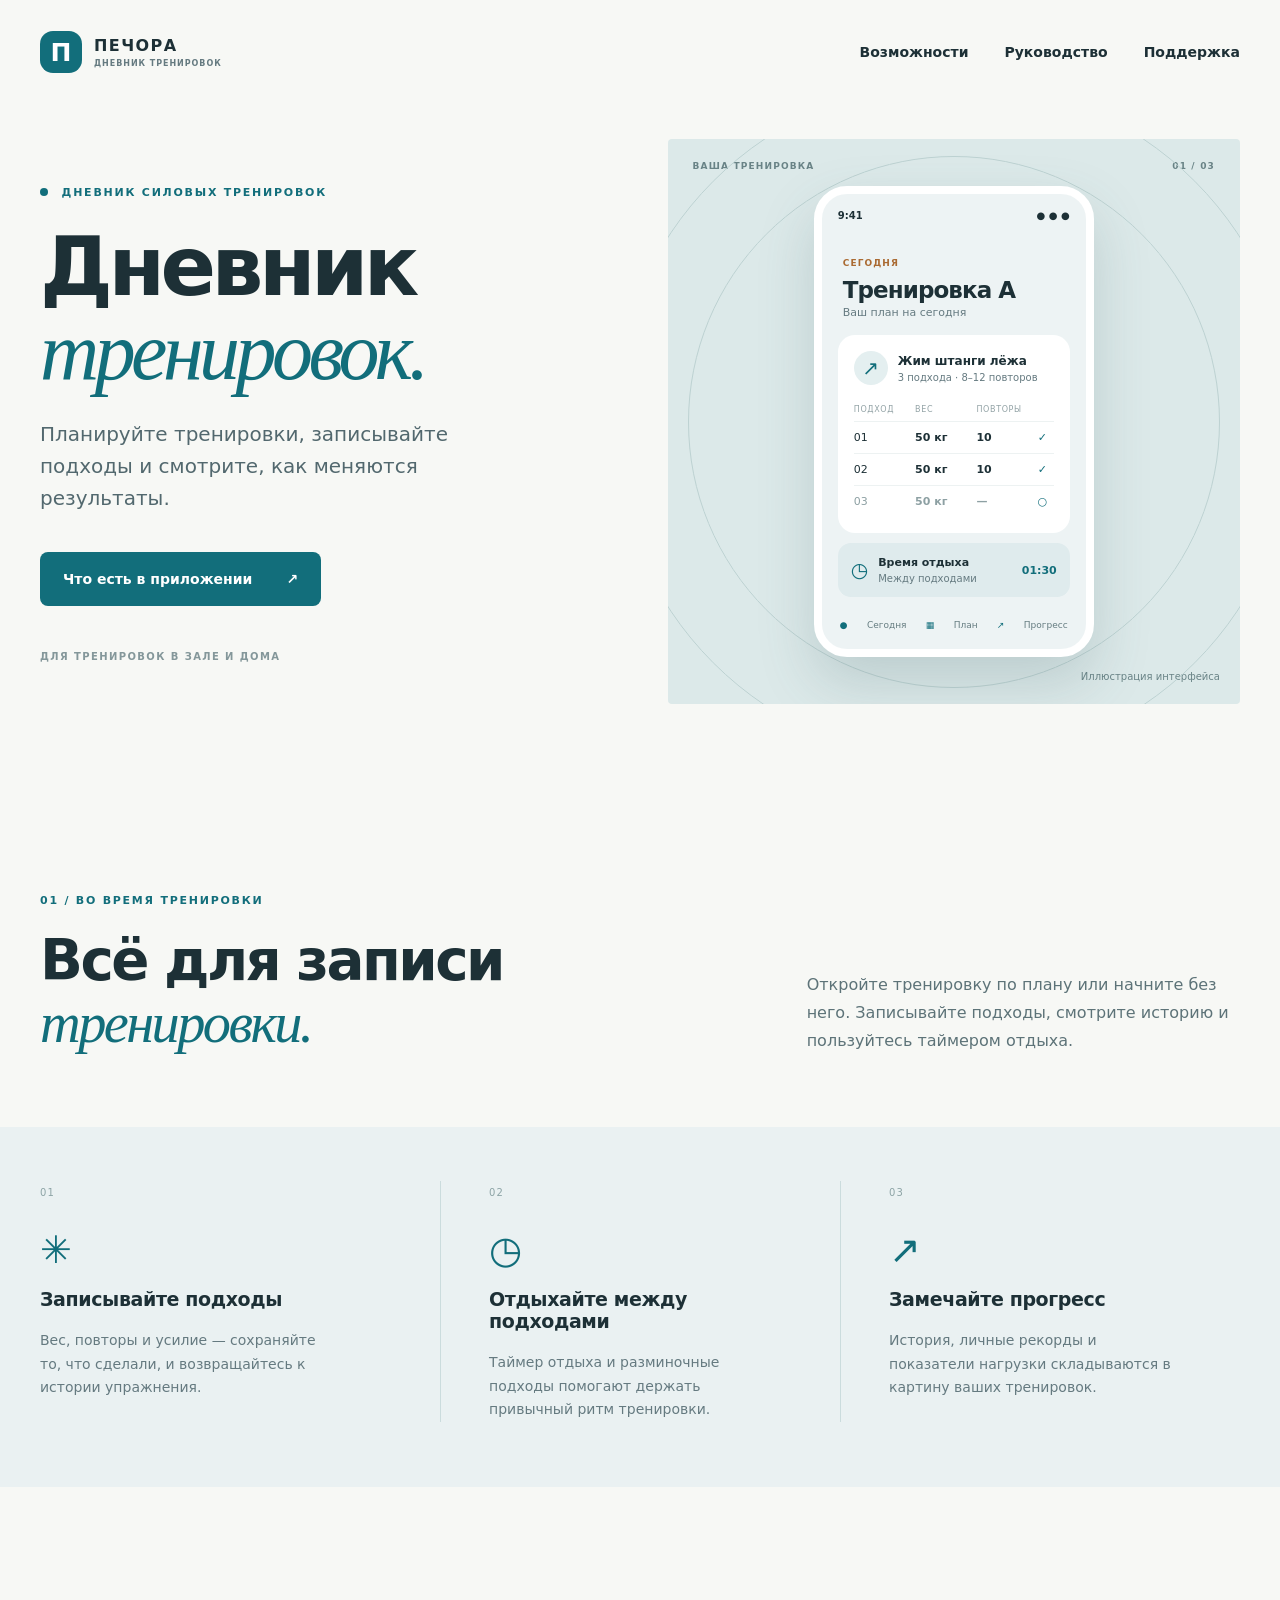
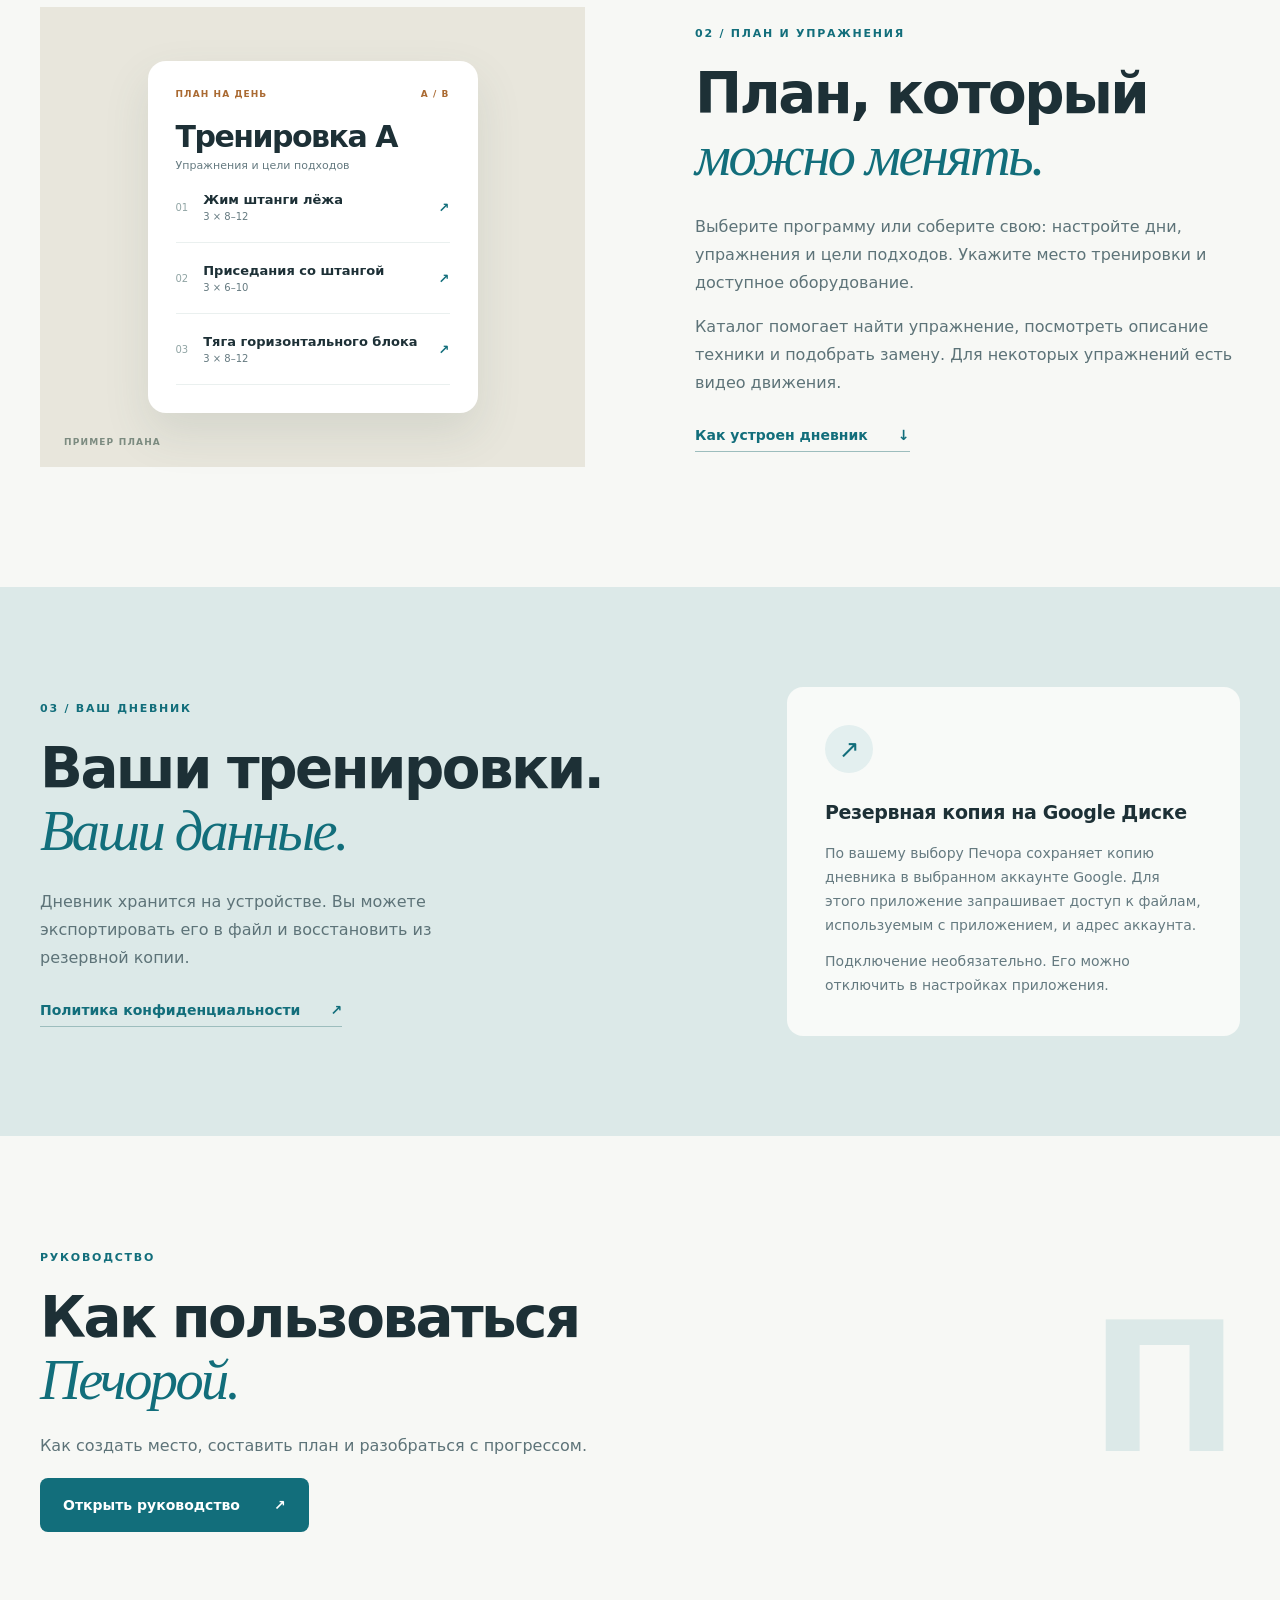
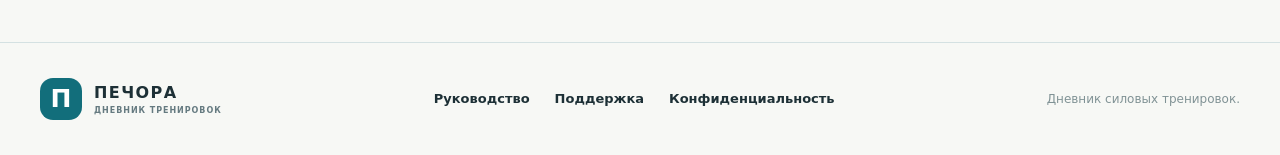
==== index.html @ baa0c387 "site: 7d55ff8" ====
<!doctype html>
<html lang="ru">
<head>
  <meta charset="utf-8">
  <meta name="viewport" content="width=device-width, initial-scale=1">
  <meta name="description" content="Печора — дневник силовых тренировок: записывайте подходы, занимайтесь по плану и следите за прогрессом.">
  <meta name="theme-color" content="#eaf1f2">
  <link rel="icon" href="favicon.svg" type="image/svg+xml"><title>Печора — дневник силовых тренировок</title>
  <link rel="stylesheet" href="styles.css">
</head>
<body>
  <header class="header wrap">
    <a class="brand" href="index.html" aria-label="Печора — на главную"><span class="brand-mark">П</span><span>ПЕЧОРА<small>ДНЕВНИК ТРЕНИРОВОК</small></span></a>
    <nav aria-label="Основная навигация"><a href="#features">Возможности</a><a href="guide.html">Руководство</a><a href="support.html">Поддержка</a></nav>
  </header>
  <main>
    <section class="hero wrap">
      <div class="hero-copy"><span class="eyebrow"><span class="dot"></span> ДНЕВНИК СИЛОВЫХ ТРЕНИРОВОК</span><h1>Дневник<br><em>тренировок.</em></h1><p class="lead">Планируйте тренировки, записывайте подходы и смотрите, как меняются результаты.</p><a class="button" href="#features">Что есть в приложении <span aria-hidden="true">↗</span></a><p class="hero-note">ДЛЯ ТРЕНИРОВОК В ЗАЛЕ И ДОМА</p></div>
      <div class="hero-art" aria-label="Иллюстрация экрана тренировки"><div class="art-caption"><span>ВАША ТРЕНИРОВКА</span><span>01 / 03</span></div><div class="phone"><div class="phone-top"><span>9:41</span><span>● ● ●</span></div><div class="phone-heading"><span>СЕГОДНЯ</span><h2>Тренировка A</h2><p>Ваш план на сегодня</p></div><div class="phone-card"><div class="phone-card-top"><span class="mini-icon">↗</span><span><strong>Жим штанги лёжа</strong><small>3 подхода · 8–12 повторов</small></span></div><div class="set-head"><span>ПОДХОД</span><span>ВЕС</span><span>ПОВТОРЫ</span></div><div class="set-row"><span>01</span><strong>50 кг</strong><strong>10</strong><b>✓</b></div><div class="set-row"><span>02</span><strong>50 кг</strong><strong>10</strong><b>✓</b></div><div class="set-row muted"><span>03</span><strong>50 кг</strong><strong>—</strong><b>○</b></div></div><div class="phone-rest"><span>◷</span><div><strong>Время отдыха</strong><small>Между подходами</small></div><b>01:30</b></div><div class="phone-bottom"><span>●</span> Сегодня <span>▦</span> План <span>↗</span> Прогресс</div></div><p class="illustration-note">Иллюстрация интерфейса</p></div>
    </section>
    <section class="intro wrap" id="features"><div><span class="eyebrow">01 / ВО ВРЕМЯ ТРЕНИРОВКИ</span><h2>Всё для записи<br><em>тренировки.</em></h2></div><p>Откройте тренировку по плану или начните без него. Записывайте подходы, смотрите историю и пользуйтесь таймером отдыха.</p></section>
    <section class="feature-band"><div class="wrap feature-grid"><article><span class="feature-number">01</span><div class="line-icon">✳</div><h3>Записывайте подходы</h3><p>Вес, повторы и усилие — сохраняйте то, что сделали, и возвращайтесь к истории упражнения.</p></article><article><span class="feature-number">02</span><div class="line-icon">◷</div><h3>Отдыхайте между подходами</h3><p>Таймер отдыха и разминочные подходы помогают держать привычный ритм тренировки.</p></article><article><span class="feature-number">03</span><div class="line-icon">↗</div><h3>Замечайте прогресс</h3><p>История, личные рекорды и показатели нагрузки складываются в картину ваших тренировок.</p></article></div></section>
    <section class="story wrap"><div class="story-visual"><div class="plan-sheet"><div class="sheet-heading"><span>ПЛАН НА ДЕНЬ</span><span>А / В</span></div><h3>Тренировка A</h3><p>Упражнения и цели подходов</p><div class="exercise"><span>01</span><div><strong>Жим штанги лёжа</strong><small>3 × 8–12</small></div><b>↗</b></div><div class="exercise"><span>02</span><div><strong>Приседания со штангой</strong><small>3 × 6–10</small></div><b>↗</b></div><div class="exercise"><span>03</span><div><strong>Тяга горизонтального блока</strong><small>3 × 8–12</small></div><b>↗</b></div></div><span class="visual-label">ПРИМЕР ПЛАНА</span></div><div class="story-copy"><span class="eyebrow">02 / ПЛАН И УПРАЖНЕНИЯ</span><h2>План, который<br><em>можно менять.</em></h2><p>Выберите программу или соберите свою: настройте дни, упражнения и цели подходов. Укажите место тренировки и доступное оборудование.</p><p>Каталог помогает найти упражнение, посмотреть описание техники и подобрать замену. Для некоторых упражнений есть видео движения.</p><a class="text-link" href="#data">Как устроен дневник <span>↓</span></a></div></section>
    <section class="data-section" id="data"><div class="wrap data-grid"><div><span class="eyebrow">03 / ВАШ ДНЕВНИК</span><h2>Ваши тренировки.<br><em>Ваши данные.</em></h2><p>Дневник хранится на устройстве. Вы можете экспортировать его в файл и восстановить из резервной копии.</p><a class="text-link" href="privacy.html">Политика конфиденциальности <span>↗</span></a></div><div class="data-card"><span class="data-symbol">↗</span><h3>Резервная копия на Google Диске</h3><p>По вашему выбору Печора сохраняет копию дневника в выбранном аккаунте Google. Для этого приложение запрашивает доступ к файлам, используемым с приложением, и адрес аккаунта.</p><p>Подключение необязательно. Его можно отключить в настройках приложения.</p></div></div></section>
    <section class="closing wrap"><div><span class="eyebrow">РУКОВОДСТВО</span><h2>Как пользоваться<br><em>Печорой.</em></h2><p>Как создать место, составить план и разобраться с прогрессом.</p><a class="button" href="guide.html">Открыть руководство <span>↗</span></a></div><span class="closing-mark" aria-hidden="true">П</span></section>
  </main>
  <footer class="footer"><div class="wrap footer-inner"><a class="brand" href="index.html"><span class="brand-mark">П</span><span>ПЕЧОРА<small>ДНЕВНИК ТРЕНИРОВОК</small></span></a><div class="footer-links"><a href="guide.html">Руководство</a><a href="support.html">Поддержка</a><a href="privacy.html">Конфиденциальность</a></div><p>Дневник силовых тренировок.</p></div></footer>
</body></html>
---- styles.css ----
:root{--ink:#1d3036;--muted:#657a80;--river:#126e7b;--pale:#eaf1f2;--cream:#f7f8f5;--line:#d4e1e2;--amber:#aa6a32}*{box-sizing:border-box}html{scroll-behavior:smooth}body{margin:0;background:var(--cream);color:var(--ink);font-family:system-ui,-apple-system,BlinkMacSystemFont,"Segoe UI",sans-serif}a{color:inherit}a:focus-visible{outline:3px solid #c18a49;outline-offset:4px}.wrap{width:min(1220px,calc(100% - 80px));margin:auto}.header{height:104px;display:flex;align-items:center;justify-content:space-between}.brand{display:inline-flex;gap:12px;align-items:center;text-decoration:none;font-weight:800;font-size:16px;letter-spacing:.09em}.brand small{display:block;font-size:8px;letter-spacing:.12em;color:var(--muted);margin-top:4px}.brand-mark{width:42px;height:42px;background:var(--river);color:white;display:grid;place-items:center;border-radius:13px;font-size:25px;letter-spacing:0}.header nav{display:flex;gap:36px;font-size:14px;font-weight:600}.header nav a,.footer a{text-decoration:none}.header nav a:hover,.footer a:hover{text-decoration:underline}.hero{min-height:650px;display:grid;grid-template-columns:1fr 1fr;align-items:center;gap:55px;padding:35px 0 80px}.eyebrow{font-size:11px;font-weight:800;letter-spacing:.16em;color:var(--river)}.dot{display:inline-block;width:8px;height:8px;background:var(--river);border-radius:50%;margin-right:8px}h1,h2,h3,p{margin-top:0}h1{font-size:clamp(56px,6.4vw,90px);letter-spacing:-.055em;line-height:1.02;margin:25px 0}h1 em,h2 em{font-family:Georgia,serif;font-weight:400;color:var(--river)}.lead{max-width:460px;font-size:20px;line-height:1.6;color:#52686e}.button{display:inline-flex;gap:34px;align-items:center;justify-content:space-between;background:var(--river);color:white;text-decoration:none;padding:19px 23px;border-radius:8px;font-weight:700;font-size:14px;margin-top:18px}.button:hover{background:#0e5964}.hero-note{margin:45px 0 0;font-size:10px;font-weight:700;letter-spacing:.14em;color:#84979a}.hero-art{min-height:565px;background:#dce9e9;border-radius:4px;position:relative;display:flex;align-items:center;justify-content:center;overflow:hidden}.hero-art:before,.hero-art:after{content:"";position:absolute;border:1px solid #bdd2d2;border-radius:50%;width:530px;height:530px}.hero-art:after{width:680px;height:680px}.art-caption{position:absolute;top:22px;left:25px;right:25px;display:flex;justify-content:space-between;color:#698386;font-size:9px;font-weight:800;letter-spacing:.13em}.phone{width:280px;background:#edf3f4;border:8px solid #fff;border-radius:33px;padding:16px;box-shadow:0 25px 55px #41666b35;position:relative;z-index:1}.phone-top{display:flex;justify-content:space-between;font-size:10px;font-weight:700}.phone-heading{padding:30px 5px 16px}.phone-heading>span,.sheet-heading{font-size:9px;font-weight:800;color:var(--amber);letter-spacing:.12em}.phone-heading h2{font-size:23px;letter-spacing:-.04em;margin:7px 0 3px}.phone-heading p,.plan-sheet>p{font-size:11px;color:var(--muted);margin:0}.phone-card{background:white;border-radius:17px;padding:16px}.phone-card-top{display:flex;align-items:center;gap:10px;font-size:12px}.phone-card-top small,.phone-rest small,.exercise small{display:block;color:var(--muted);font-size:10px;margin-top:4px}.mini-icon{background:#e4eff0;color:var(--river);width:34px;height:34px;border-radius:50%;display:grid;place-items:center;font-size:20px}.set-head,.set-row{display:grid;grid-template-columns:1fr 1fr 1fr 16px;align-items:center;gap:4px}.set-head{font-size:8px;color:#93a3a6;letter-spacing:.08em;margin:20px 0 7px}.set-row{font-size:11px;padding:9px 0;border-top:1px solid #edf2f2}.set-row b{color:var(--river)}.set-row.muted{color:#8da0a3}.phone-rest{display:flex;gap:10px;align-items:center;background:#dfebed;border-radius:13px;padding:13px;margin-top:10px;font-size:11px}.phone-rest>span{font-size:20px;color:var(--river)}.phone-rest>b{margin-left:auto;color:var(--river)}.phone-bottom{display:flex;justify-content:space-between;align-items:center;font-size:9px;color:#657c80;padding:23px 2px 3px}.phone-bottom span{color:var(--river)}.illustration-note{position:absolute;bottom:12px;right:20px;color:#698386;font-size:10px}.intro{padding:105px 0 72px;display:grid;grid-template-columns:1fr .65fr;gap:100px;align-items:end}.intro h2,.story h2,.data-section h2,.closing h2{font-size:clamp(38px,4.4vw,61px);line-height:1.1;letter-spacing:-.045em;margin:22px 0 0}.intro p,.story-copy p,.data-section p,.closing p{font-size:16px;line-height:1.75;color:#5d7378;margin:0}.feature-band{background:#eaf1f2}.feature-grid{display:grid;grid-template-columns:repeat(3,1fr);padding:54px 0 65px}.feature-grid article{padding:0 48px;border-left:1px solid #cbdcdd}.feature-grid article:first-child{padding-left:0;border:0}.feature-number{color:#8da4a6;font-size:10px;letter-spacing:.12em}.line-icon{font-family:Georgia,serif;color:var(--river);font-size:38px;margin:28px 0 16px}.feature-grid h3,.data-card h3{font-size:19px;letter-spacing:-.02em}.feature-grid p,.data-card p{font-size:14px;line-height:1.7;color:#657a80;max-width:290px;margin-bottom:0}.story{padding:120px 0;display:grid;grid-template-columns:1fr 1fr;gap:110px;align-items:center}.story-visual{background:#e8e6dc;min-height:460px;display:grid;place-items:center;position:relative}.plan-sheet{width:min(330px,80%);background:#fff;border-radius:18px;padding:28px;box-shadow:0 20px 45px #465c5720}.sheet-heading{display:flex;justify-content:space-between}.plan-sheet h3{font-size:30px;letter-spacing:-.05em;margin:20px 0 5px}.exercise{display:flex;align-items:center;gap:15px;padding:20px 0;border-bottom:1px solid #eaf0ef;font-size:13px}.exercise>span{color:#91a5a5;font-size:10px}.exercise b{margin-left:auto;color:var(--river)}.visual-label{position:absolute;bottom:20px;left:24px;font-size:9px;font-weight:800;letter-spacing:.13em;color:#7c8b80}.story-copy h2{margin-bottom:25px}.story-copy p+p{margin-top:16px}.text-link{display:inline-flex;gap:30px;margin-top:30px;color:var(--river);font-size:14px;font-weight:750;text-decoration:none;border-bottom:1px solid #9dbdbd;padding-bottom:8px}.data-section{background:#dce9e8;padding:100px 0}.data-grid{display:grid;grid-template-columns:1fr .7fr;gap:100px;align-items:center}.data-grid h2{margin-bottom:25px}.data-grid>div>p{max-width:460px}.data-card{background:#f8faf8;padding:38px;border-radius:16px}.data-symbol{display:grid;place-items:center;background:#e3efef;color:var(--river);border-radius:50%;width:48px;height:48px;font-size:25px;margin-bottom:28px}.data-card p{max-width:none}.data-card p+p{margin-top:13px}.closing{padding:110px 0;display:flex;align-items:center;justify-content:space-between}.closing h2{margin-bottom:20px}.closing-mark{font-size:180px;font-weight:800;color:#dce9e8;line-height:1}.footer{border-top:1px solid var(--line);padding:35px 0}.footer-inner{display:flex;align-items:center;justify-content:space-between;gap:30px}.footer-links{display:flex;gap:25px;font-size:13px;font-weight:600}.footer p{font-size:12px;color:#809295;margin:0}.document{max-width:760px;margin:70px auto 110px}.document .back{font-size:14px;color:var(--river);text-decoration:none;font-weight:700}.document h1{font-size:clamp(43px,6vw,68px);margin:36px 0 22px}.document .lede{font-size:19px;line-height:1.65;color:#536b70}.document h2{font-size:23px;letter-spacing:-.02em;margin:42px 0 12px}.document p,.document li{font-size:16px;line-height:1.75;color:#52686e}.document a:not(.back){color:var(--river)}.notice{background:#e9f1f1;border-left:3px solid var(--river);padding:20px 23px;margin:28px 0}.notice p{margin:0}@media(max-width:800px){.wrap{width:min(100% - 40px,600px)}.header{height:82px}.header nav{gap:18px}.header nav a:first-child:not(:last-child){display:none}.hero{grid-template-columns:1fr;gap:45px;padding:45px 0 60px}.hero-art{min-height:520px}.intro{grid-template-columns:1fr;gap:24px;padding:80px 0 50px}.feature-grid{grid-template-columns:1fr;padding:10px 0}.feature-grid article,.feature-grid article:first-child{border:0;border-bottom:1px solid #cbdcdd;padding:28px 0}.feature-grid article:last-child{border:0}.line-icon{margin:12px 0}.story{grid-template-columns:1fr;gap:45px;padding:75px 0}.story-visual{min-height:400px}.data-section{padding:75px 0}.data-grid{grid-template-columns:1fr;gap:35px}.closing{padding:75px 0}.closing-mark{font-size:90px}.footer-inner{align-items:flex-start;flex-direction:column}.document{margin:50px auto 75px}.document h1{overflow-wrap:anywhere}}@media(max-width:380px){h1{font-size:48px}.hero-art{min-height:480px}.phone{transform:scale(.9)}.closing-mark{display:none}}
.guide-nav{display:grid;gap:10px;background:#eaf1f2;border-radius:14px;padding:24px 28px;margin:35px 0}.guide-nav strong{font-size:14px;margin-bottom:4px}.guide-nav a{font-size:15px;text-decoration:none}.guide-nav a:hover{text-decoration:underline}.document section{scroll-margin-top:25px}.document section h2{padding-top:15px;border-top:1px solid var(--line)}.document h3{font-size:19px;margin:30px 0 10px}.document li{padding-left:5px;margin-bottom:8px}
.guide section{margin-top:70px}.guide section>h2{margin-top:14px}.guide-figure{margin:32px 0;background:#e5eeef;border-radius:16px;padding:24px;display:flex;gap:24px;align-items:center}.guide-figure img{width:min(220px,48%);height:auto;border-radius:12px;box-shadow:0 10px 30px #263f4425}.guide-figure figcaption{font-size:14px;line-height:1.6;color:#61777b;max-width:270px}@media(max-width:500px){.guide-figure{padding:18px;gap:15px}.guide-figure figcaption{font-size:12px}.guide-figure img{width:48%}}
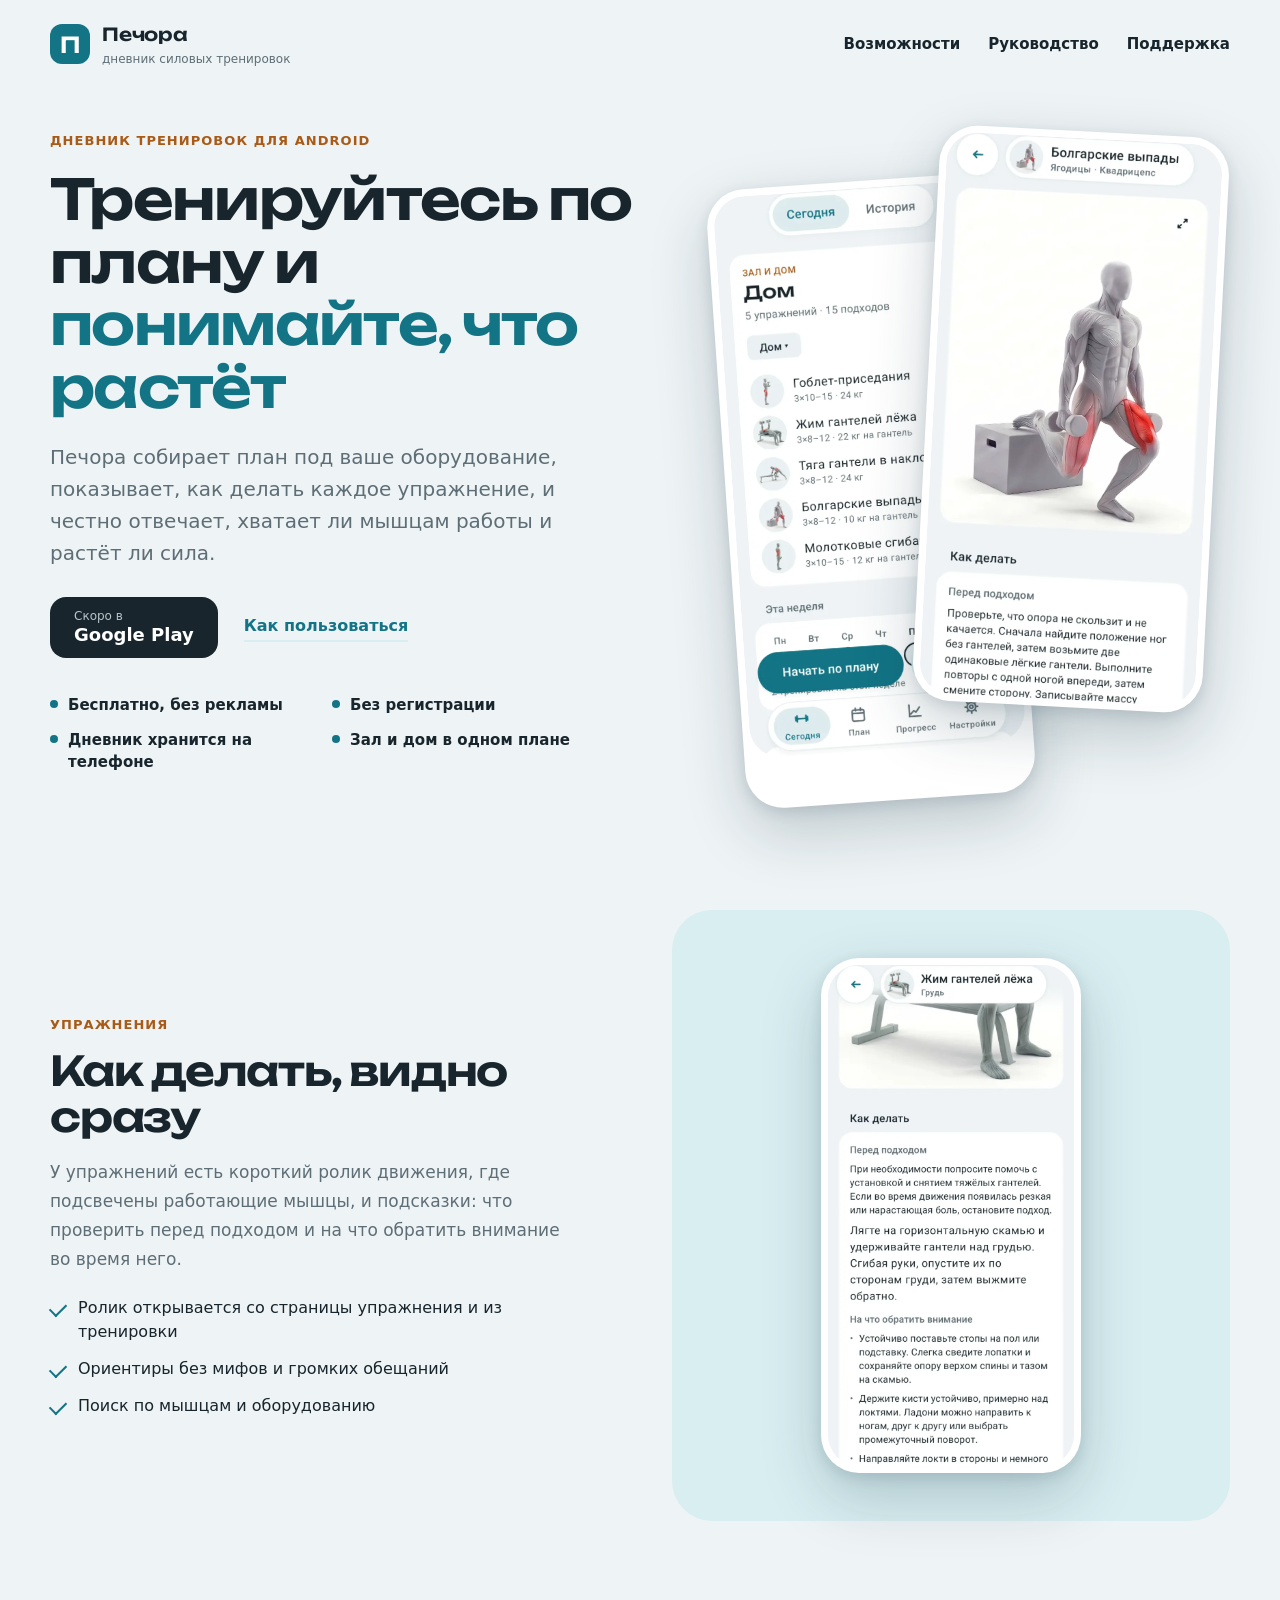
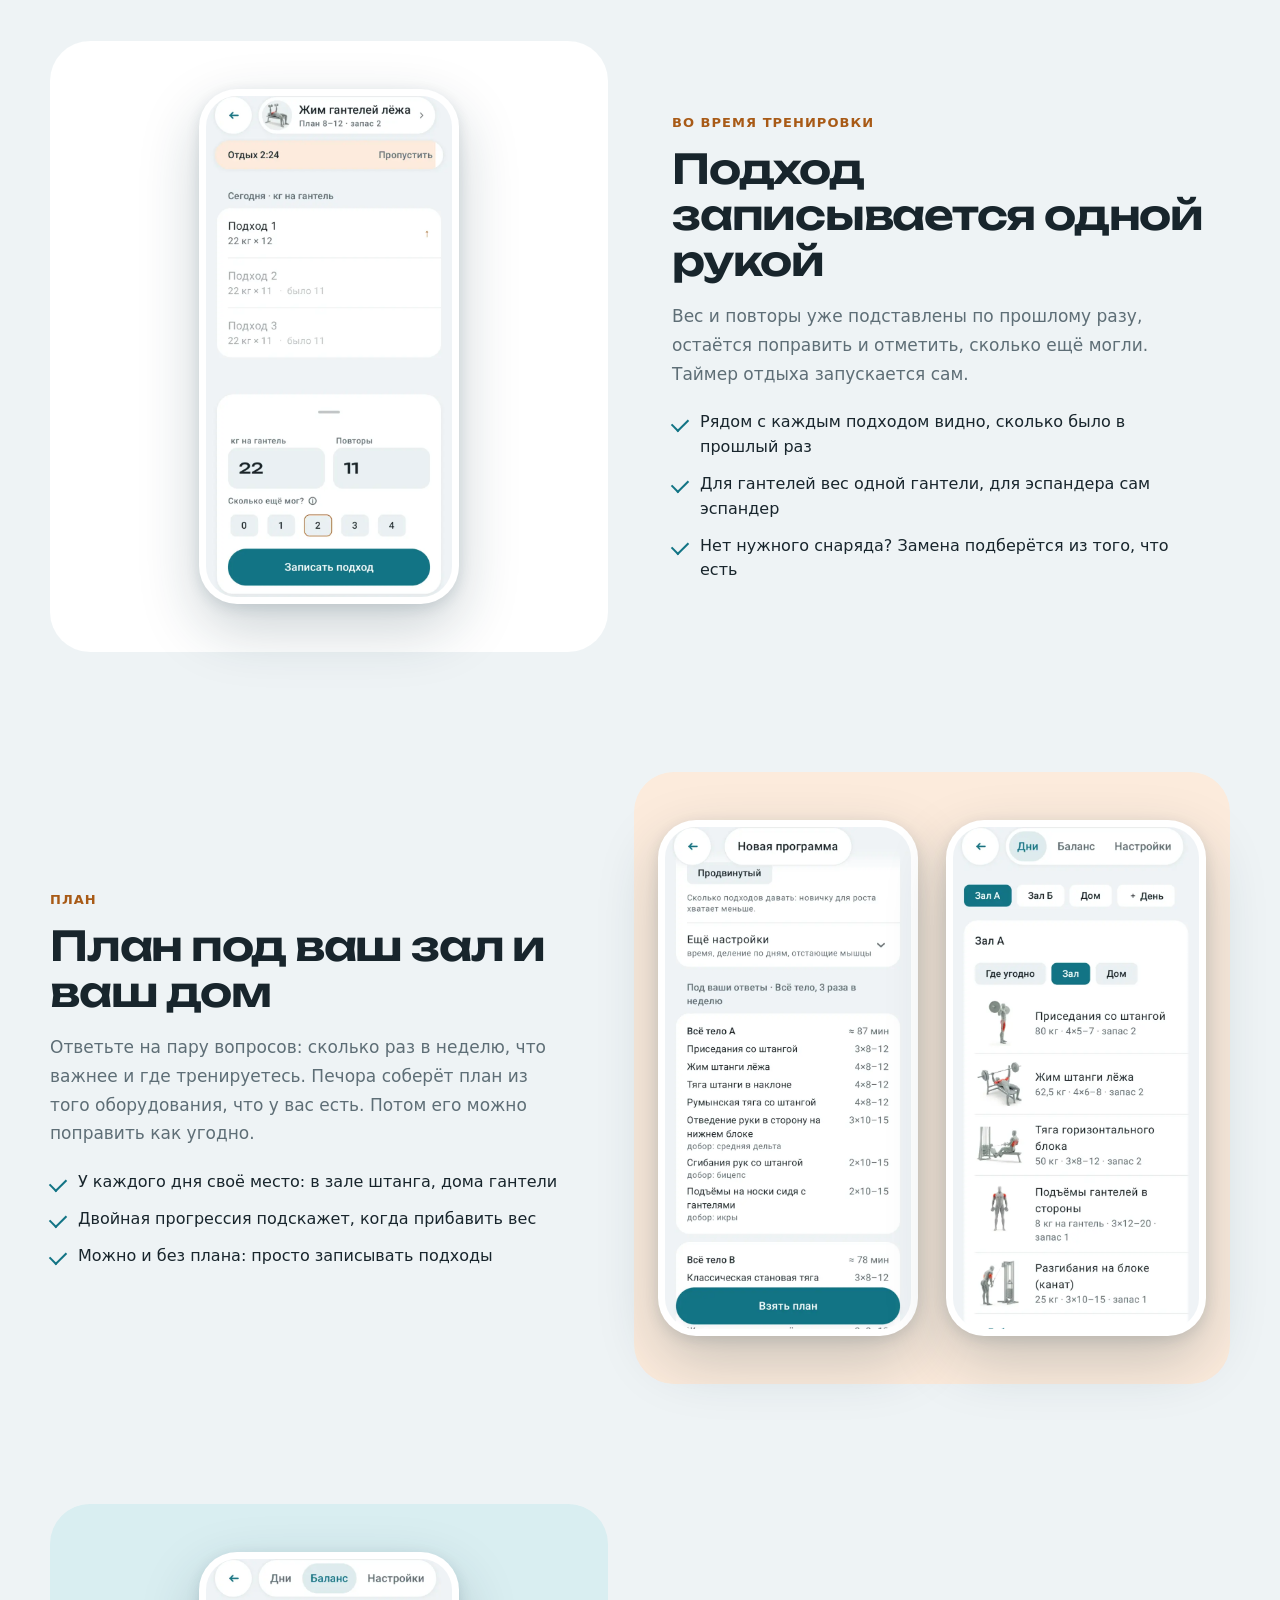
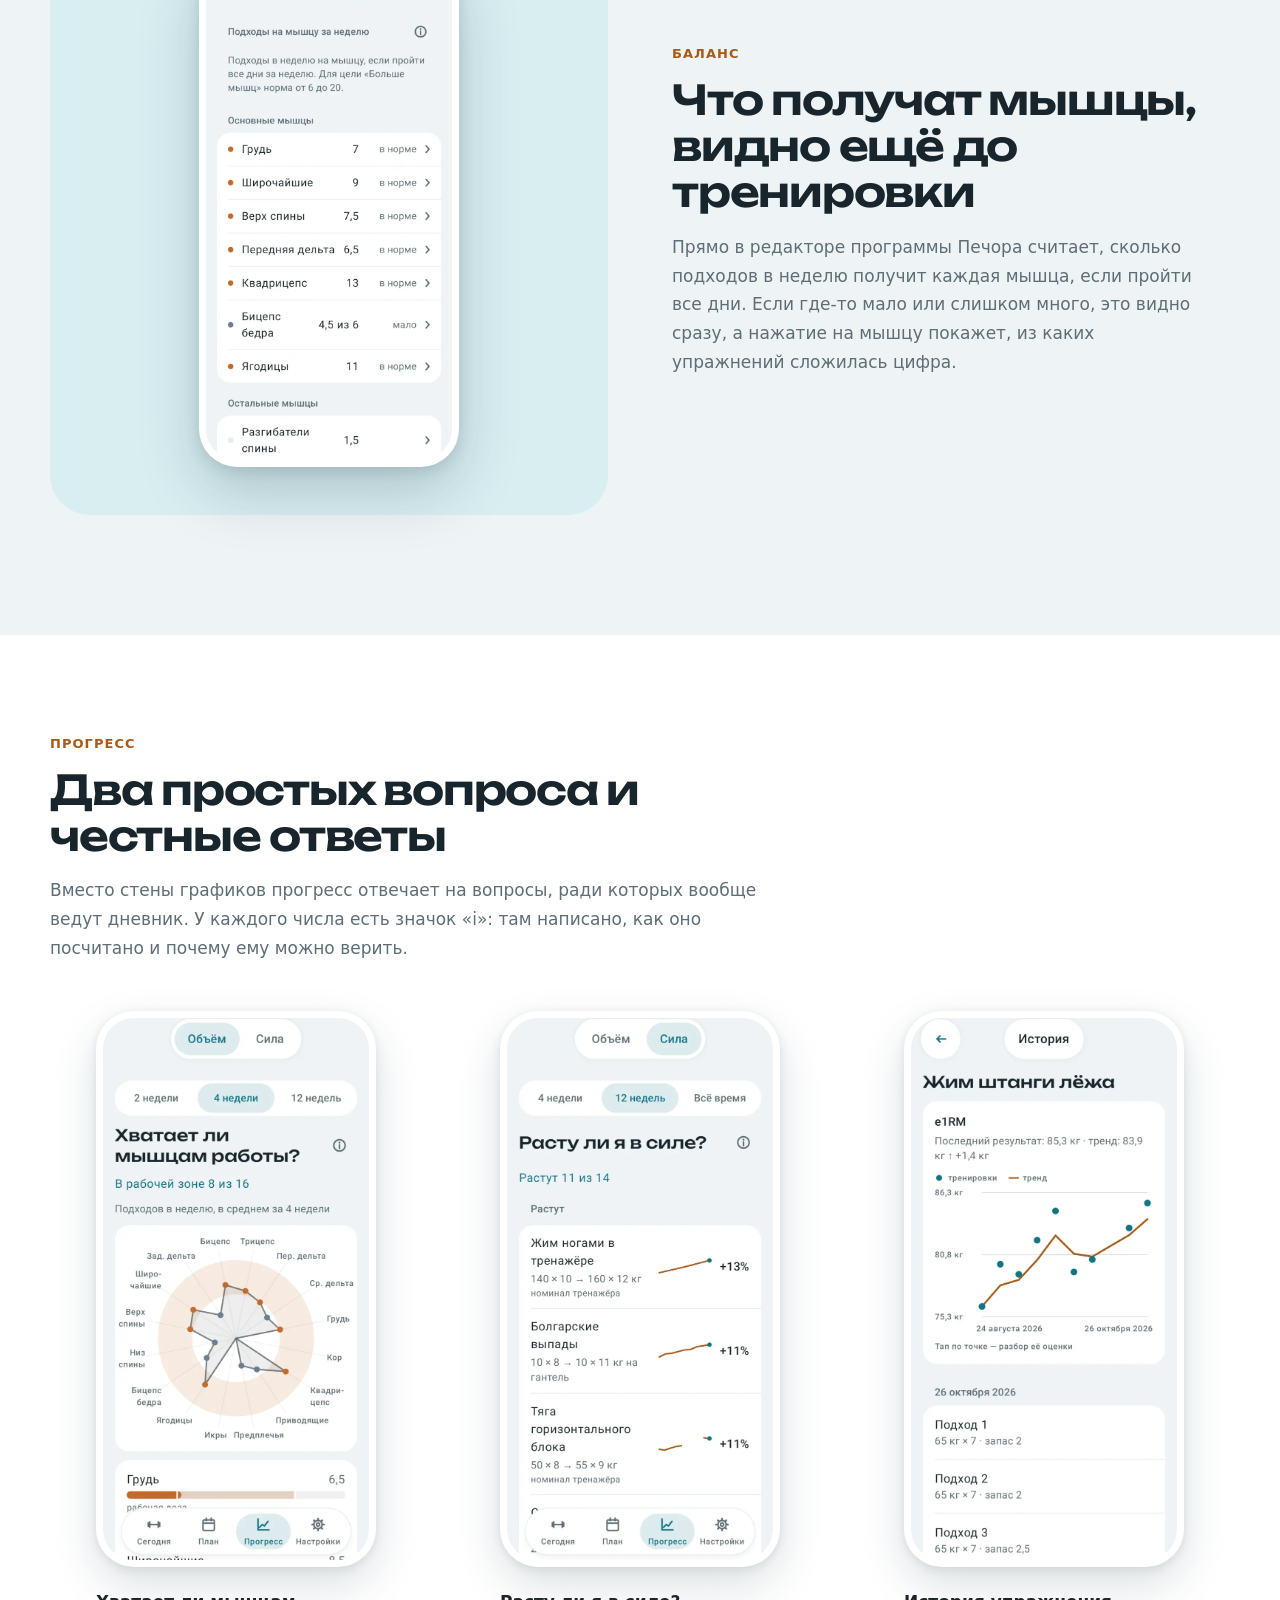
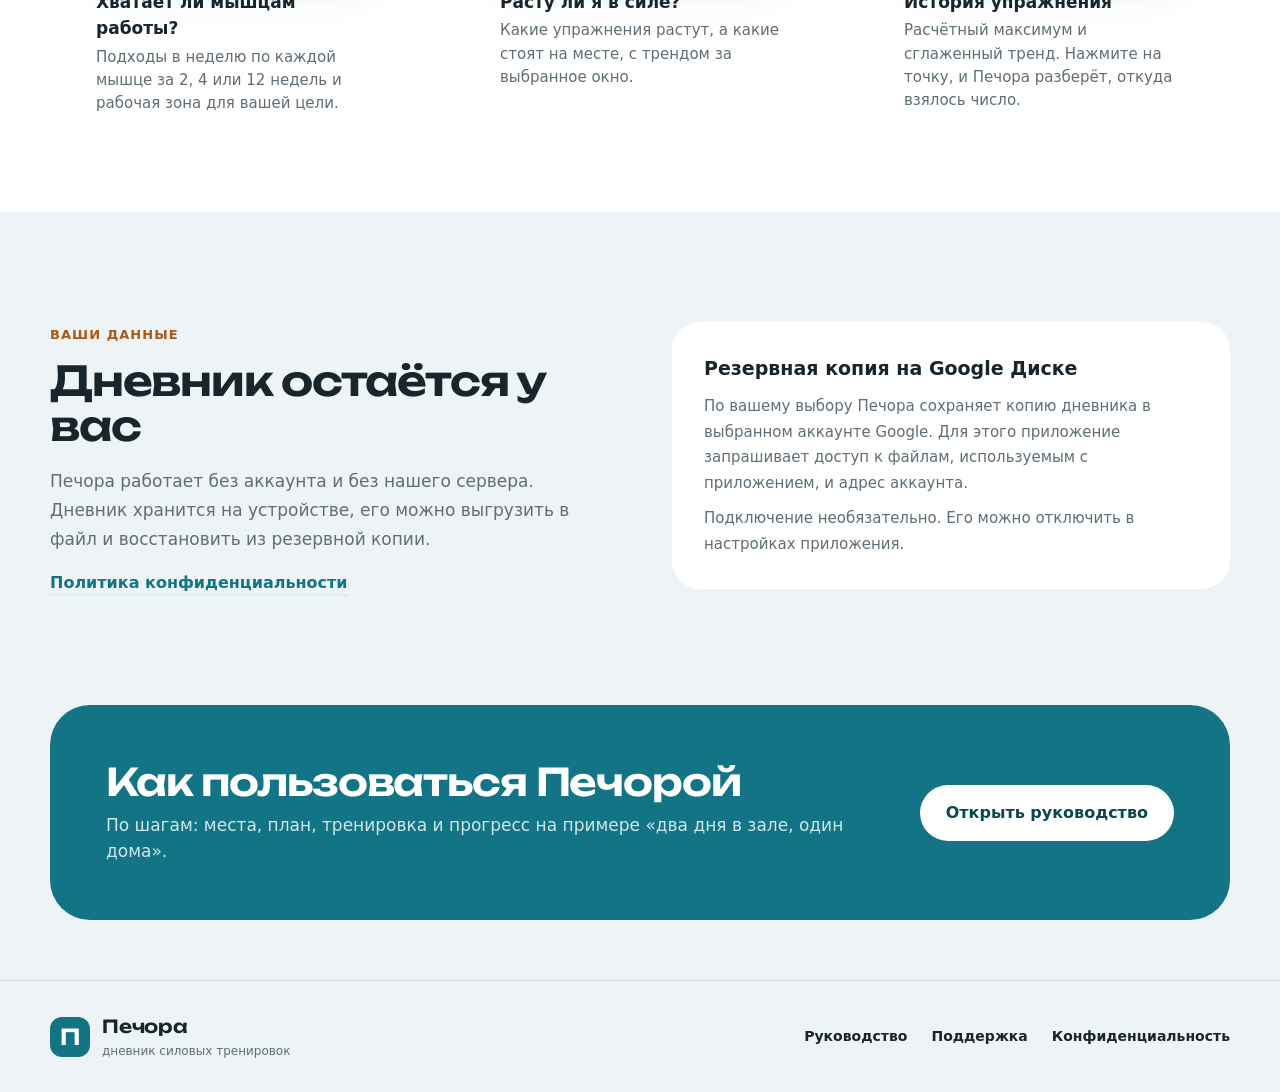
==== commit 7516c577: "site: 8938efd" ====
--- a/index.html
+++ b/index.html
@@ -3,26 +3,156 @@
 <head>
   <meta charset="utf-8">
   <meta name="viewport" content="width=device-width, initial-scale=1">
-  <meta name="description" content="Печора — дневник силовых тренировок: записывайте подходы, занимайтесь по плану и следите за прогрессом.">
-  <meta name="theme-color" content="#eaf1f2">
-  <link rel="icon" href="favicon.svg" type="image/svg+xml"><title>Печора — дневник силовых тренировок</title>
+  <meta name="description" content="Печора: дневник силовых тренировок для Android. План под ваш зал и дом, ролики упражнений, запись подхода одной рукой и честный прогресс. Бесплатно, без рекламы и регистрации.">
+  <meta name="theme-color" content="#eef3f5">
+  <link rel="icon" href="favicon.svg" type="image/svg+xml">
+  <link rel="preload" href="fonts/unbounded.woff2" as="font" type="font/woff2" crossorigin>
+  <title>Печора: дневник силовых тренировок</title>
   <link rel="stylesheet" href="styles.css">
 </head>
 <body>
   <header class="header wrap">
-    <a class="brand" href="index.html" aria-label="Печора — на главную"><span class="brand-mark">П</span><span>ПЕЧОРА<small>ДНЕВНИК ТРЕНИРОВОК</small></span></a>
-    <nav aria-label="Основная навигация"><a href="#features">Возможности</a><a href="guide.html">Руководство</a><a href="support.html">Поддержка</a></nav>
+    <a class="brand" href="index.html" aria-label="Печора, на главную"><span class="brand-mark" aria-hidden="true">П</span><span>Печора<small>дневник силовых тренировок</small></span></a>
+    <nav aria-label="Основная навигация"><a class="nav-wide" href="#features">Возможности</a><a href="guide.html">Руководство</a><a href="support.html">Поддержка</a></nav>
   </header>
+
   <main>
     <section class="hero wrap">
-      <div class="hero-copy"><span class="eyebrow"><span class="dot"></span> ДНЕВНИК СИЛОВЫХ ТРЕНИРОВОК</span><h1>Дневник<br><em>тренировок.</em></h1><p class="lead">Планируйте тренировки, записывайте подходы и смотрите, как меняются результаты.</p><a class="button" href="#features">Что есть в приложении <span aria-hidden="true">↗</span></a><p class="hero-note">ДЛЯ ТРЕНИРОВОК В ЗАЛЕ И ДОМА</p></div>
-      <div class="hero-art" aria-label="Иллюстрация экрана тренировки"><div class="art-caption"><span>ВАША ТРЕНИРОВКА</span><span>01 / 03</span></div><div class="phone"><div class="phone-top"><span>9:41</span><span>● ● ●</span></div><div class="phone-heading"><span>СЕГОДНЯ</span><h2>Тренировка A</h2><p>Ваш план на сегодня</p></div><div class="phone-card"><div class="phone-card-top"><span class="mini-icon">↗</span><span><strong>Жим штанги лёжа</strong><small>3 подхода · 8–12 повторов</small></span></div><div class="set-head"><span>ПОДХОД</span><span>ВЕС</span><span>ПОВТОРЫ</span></div><div class="set-row"><span>01</span><strong>50 кг</strong><strong>10</strong><b>✓</b></div><div class="set-row"><span>02</span><strong>50 кг</strong><strong>10</strong><b>✓</b></div><div class="set-row muted"><span>03</span><strong>50 кг</strong><strong>—</strong><b>○</b></div></div><div class="phone-rest"><span>◷</span><div><strong>Время отдыха</strong><small>Между подходами</small></div><b>01:30</b></div><div class="phone-bottom"><span>●</span> Сегодня <span>▦</span> План <span>↗</span> Прогресс</div></div><p class="illustration-note">Иллюстрация интерфейса</p></div>
+      <div>
+        <span class="eyebrow">Дневник тренировок для Android</span>
+        <h1>Тренируйтесь по плану и <span>понимайте, что растёт</span></h1>
+        <p class="lead">Печора собирает план под ваше оборудование, показывает, как делать каждое упражнение, и честно отвечает, хватает ли мышцам работы и растёт ли сила.</p>
+        <div class="cta">
+          <span class="store"><small>Скоро в</small><b>Google Play</b></span>
+          <a class="text-link" href="guide.html">Как пользоваться</a>
+        </div>
+        <ul class="facts">
+          <li>Бесплатно, без рекламы</li>
+          <li>Без регистрации</li>
+          <li>Дневник хранится на телефоне</li>
+          <li>Зал и дом в одном плане</li>
+        </ul>
+      </div>
+      <div class="hero-phones">
+        <div class="phone"><img src="images/app/today.webp" width="720" height="1467" alt="Экран «Сегодня»: домашний день программы «Зал и дом», пять упражнений с гантелями и неделя тренировок"></div>
+        <div class="phone"><img src="images/app/exercise.webp" width="720" height="1467" alt="Страница упражнения «Болгарские выпады»: кадр ролика с подсвеченными мышцами и раздел «Как делать»"></div>
+      </div>
     </section>
-    <section class="intro wrap" id="features"><div><span class="eyebrow">01 / ВО ВРЕМЯ ТРЕНИРОВКИ</span><h2>Всё для записи<br><em>тренировки.</em></h2></div><p>Откройте тренировку по плану или начните без него. Записывайте подходы, смотрите историю и пользуйтесь таймером отдыха.</p></section>
-    <section class="feature-band"><div class="wrap feature-grid"><article><span class="feature-number">01</span><div class="line-icon">✳</div><h3>Записывайте подходы</h3><p>Вес, повторы и усилие — сохраняйте то, что сделали, и возвращайтесь к истории упражнения.</p></article><article><span class="feature-number">02</span><div class="line-icon">◷</div><h3>Отдыхайте между подходами</h3><p>Таймер отдыха и разминочные подходы помогают держать привычный ритм тренировки.</p></article><article><span class="feature-number">03</span><div class="line-icon">↗</div><h3>Замечайте прогресс</h3><p>История, личные рекорды и показатели нагрузки складываются в картину ваших тренировок.</p></article></div></section>
-    <section class="story wrap"><div class="story-visual"><div class="plan-sheet"><div class="sheet-heading"><span>ПЛАН НА ДЕНЬ</span><span>А / В</span></div><h3>Тренировка A</h3><p>Упражнения и цели подходов</p><div class="exercise"><span>01</span><div><strong>Жим штанги лёжа</strong><small>3 × 8–12</small></div><b>↗</b></div><div class="exercise"><span>02</span><div><strong>Приседания со штангой</strong><small>3 × 6–10</small></div><b>↗</b></div><div class="exercise"><span>03</span><div><strong>Тяга горизонтального блока</strong><small>3 × 8–12</small></div><b>↗</b></div></div><span class="visual-label">ПРИМЕР ПЛАНА</span></div><div class="story-copy"><span class="eyebrow">02 / ПЛАН И УПРАЖНЕНИЯ</span><h2>План, который<br><em>можно менять.</em></h2><p>Выберите программу или соберите свою: настройте дни, упражнения и цели подходов. Укажите место тренировки и доступное оборудование.</p><p>Каталог помогает найти упражнение, посмотреть описание техники и подобрать замену. Для некоторых упражнений есть видео движения.</p><a class="text-link" href="#data">Как устроен дневник <span>↓</span></a></div></section>
-    <section class="data-section" id="data"><div class="wrap data-grid"><div><span class="eyebrow">03 / ВАШ ДНЕВНИК</span><h2>Ваши тренировки.<br><em>Ваши данные.</em></h2><p>Дневник хранится на устройстве. Вы можете экспортировать его в файл и восстановить из резервной копии.</p><a class="text-link" href="privacy.html">Политика конфиденциальности <span>↗</span></a></div><div class="data-card"><span class="data-symbol">↗</span><h3>Резервная копия на Google Диске</h3><p>По вашему выбору Печора сохраняет копию дневника в выбранном аккаунте Google. Для этого приложение запрашивает доступ к файлам, используемым с приложением, и адрес аккаунта.</p><p>Подключение необязательно. Его можно отключить в настройках приложения.</p></div></div></section>
-    <section class="closing wrap"><div><span class="eyebrow">РУКОВОДСТВО</span><h2>Как пользоваться<br><em>Печорой.</em></h2><p>Как создать место, составить план и разобраться с прогрессом.</p><a class="button" href="guide.html">Открыть руководство <span>↗</span></a></div><span class="closing-mark" aria-hidden="true">П</span></section>
+
+    <div class="features wrap" id="features">
+      <section class="feature">
+        <div class="feature-copy">
+          <span class="eyebrow">Упражнения</span>
+          <h2>Как делать, видно сразу</h2>
+          <p>У упражнений есть короткий ролик движения, где подсвечены работающие мышцы, и подсказки: что проверить перед подходом и на что обратить внимание во время него.</p>
+          <ul>
+            <li>Ролик открывается со страницы упражнения и из тренировки</li>
+            <li>Ориентиры без мифов и громких обещаний</li>
+            <li>Поиск по мышцам и оборудованию</li>
+          </ul>
+        </div>
+        <div class="feature-art tint">
+          <div class="phone"><img src="images/app/how-to.webp" width="720" height="1467" loading="lazy" alt="Раздел «Как делать» у жима гантелей лёжа: что проверить перед подходом и на что обратить внимание"></div>
+        </div>
+      </section>
+
+      <section class="feature">
+        <div class="feature-copy">
+          <span class="eyebrow">Во время тренировки</span>
+          <h2>Подход записывается одной рукой</h2>
+          <p>Вес и повторы уже подставлены по прошлому разу, остаётся поправить и отметить, сколько ещё могли. Таймер отдыха запускается сам.</p>
+          <ul>
+            <li>Рядом с каждым подходом видно, сколько было в прошлый раз</li>
+            <li>Для гантелей вес одной гантели, для эспандера сам эспандер</li>
+            <li>Нет нужного снаряда? Замена подберётся из того, что есть</li>
+          </ul>
+        </div>
+        <div class="feature-art">
+          <div class="phone"><img src="images/app/set.webp" width="720" height="1467" loading="lazy" alt="Экран ввода подхода: вес 22 кг на гантель, 11 повторов, отметка «Сколько ещё мог» и таймер отдыха"></div>
+        </div>
+      </section>
+
+      <section class="feature">
+        <div class="feature-copy">
+          <span class="eyebrow">План</span>
+          <h2>План под ваш зал и ваш дом</h2>
+          <p>Ответьте на пару вопросов: сколько раз в неделю, что важнее и где тренируетесь. Печора соберёт план из того оборудования, что у вас есть. Потом его можно поправить как угодно.</p>
+          <ul>
+            <li>У каждого дня своё место: в зале штанга, дома гантели</li>
+            <li>Двойная прогрессия подскажет, когда прибавить вес</li>
+            <li>Можно и без плана: просто записывать подходы</li>
+          </ul>
+        </div>
+        <div class="feature-art warm">
+          <div class="phone"><img src="images/app/generator.webp" width="720" height="1467" loading="lazy" alt="Подбор плана: «Всё тело, 3 раза в неделю», упражнения с подходами и примерным временем"></div>
+          <div class="phone"><img src="images/app/program.webp" width="720" height="1467" loading="lazy" alt="Редактор программы: день «Зал А» с местом «Зал» и упражнениями со штангой и на блоках"></div>
+        </div>
+      </section>
+
+      <section class="feature">
+        <div class="feature-copy">
+          <span class="eyebrow">Баланс</span>
+          <h2>Что получат мышцы, видно ещё до тренировки</h2>
+          <p>Прямо в редакторе программы Печора считает, сколько подходов в неделю получит каждая мышца, если пройти все дни. Если где-то мало или слишком много, это видно сразу, а нажатие на мышцу покажет, из каких упражнений сложилась цифра.</p>
+        </div>
+        <div class="feature-art tint">
+          <div class="phone"><img src="images/app/balance.webp" width="720" height="1467" loading="lazy" alt="Баланс плана: подходы на мышцу за неделю, бицепс бедра 4,5 из 6, мало"></div>
+        </div>
+      </section>
+    </div>
+
+    <section class="progress">
+      <div class="wrap">
+        <div class="progress-head">
+          <span class="eyebrow">Прогресс</span>
+          <h2>Два простых вопроса и честные ответы</h2>
+          <p>Вместо стены графиков прогресс отвечает на вопросы, ради которых вообще ведут дневник. У каждого числа есть значок «i»: там написано, как оно посчитано и почему ему можно верить.</p>
+        </div>
+        <div class="progress-grid">
+          <figure>
+            <div class="phone"><img src="images/app/volume.webp" width="720" height="1467" loading="lazy" alt="«Хватает ли мышцам работы?»: радар подходов в неделю по 16 мышцам, в рабочей зоне 8 из 16"></div>
+            <figcaption><b>Хватает ли мышцам работы?</b>Подходы в неделю по каждой мышце за 2, 4 или 12 недель и рабочая зона для вашей цели.</figcaption>
+          </figure>
+          <figure>
+            <div class="phone"><img src="images/app/strength.webp" width="720" height="1467" loading="lazy" alt="«Расту ли я в силе?»: растут 11 из 14 упражнений, у каждого тренд и процент"></div>
+            <figcaption><b>Расту ли я в силе?</b>Какие упражнения растут, а какие стоят на месте, с трендом за выбранное окно.</figcaption>
+          </figure>
+          <figure>
+            <div class="phone"><img src="images/app/history.webp" width="720" height="1467" loading="lazy" alt="История жима штанги лёжа: график расчётного максимума с трендом и подходы последней тренировки"></div>
+            <figcaption><b>История упражнения</b>Расчётный максимум и сглаженный тренд. Нажмите на точку, и Печора разберёт, откуда взялось число.</figcaption>
+          </figure>
+        </div>
+      </div>
+    </section>
+
+    <section class="data wrap" id="data">
+      <div>
+        <span class="eyebrow">Ваши данные</span>
+        <h2>Дневник остаётся у вас</h2>
+        <p>Печора работает без аккаунта и без нашего сервера. Дневник хранится на устройстве, его можно выгрузить в файл и восстановить из резервной копии.</p>
+        <a class="text-link" href="privacy.html">Политика конфиденциальности</a>
+      </div>
+      <div class="data-card">
+        <h3>Резервная копия на Google Диске</h3>
+        <p>По вашему выбору Печора сохраняет копию дневника в выбранном аккаунте Google. Для этого приложение запрашивает доступ к файлам, используемым с приложением, и адрес аккаунта.</p>
+        <p>Подключение необязательно. Его можно отключить в настройках приложения.</p>
+      </div>
+    </section>
+
+    <section class="closing wrap">
+      <div>
+        <h2>Как пользоваться Печорой</h2>
+        <p>По шагам: места, план, тренировка и прогресс на примере «два дня в зале, один дома».</p>
+      </div>
+      <a class="button" href="guide.html">Открыть руководство</a>
+    </section>
   </main>
-  <footer class="footer"><div class="wrap footer-inner"><a class="brand" href="index.html"><span class="brand-mark">П</span><span>ПЕЧОРА<small>ДНЕВНИК ТРЕНИРОВОК</small></span></a><div class="footer-links"><a href="guide.html">Руководство</a><a href="support.html">Поддержка</a><a href="privacy.html">Конфиденциальность</a></div><p>Дневник силовых тренировок.</p></div></footer>
-</body></html>
+
+  <footer class="footer">
+    <div class="wrap footer-inner">
+      <a class="brand" href="index.html"><span class="brand-mark" aria-hidden="true">П</span><span>Печора<small>дневник силовых тренировок</small></span></a>
+      <div class="footer-links"><a href="guide.html">Руководство</a><a href="support.html">Поддержка</a><a href="privacy.html">Конфиденциальность</a></div>
+    </div>
+  </footer>
+</body>
+</html>
--- a/styles.css
+++ b/styles.css
@@ -1,3 +1,155 @@
-:root{--ink:#1d3036;--muted:#657a80;--river:#126e7b;--pale:#eaf1f2;--cream:#f7f8f5;--line:#d4e1e2;--amber:#aa6a32}*{box-sizing:border-box}html{scroll-behavior:smooth}body{margin:0;background:var(--cream);color:var(--ink);font-family:system-ui,-apple-system,BlinkMacSystemFont,"Segoe UI",sans-serif}a{color:inherit}a:focus-visible{outline:3px solid #c18a49;outline-offset:4px}.wrap{width:min(1220px,calc(100% - 80px));margin:auto}.header{height:104px;display:flex;align-items:center;justify-content:space-between}.brand{display:inline-flex;gap:12px;align-items:center;text-decoration:none;font-weight:800;font-size:16px;letter-spacing:.09em}.brand small{display:block;font-size:8px;letter-spacing:.12em;color:var(--muted);margin-top:4px}.brand-mark{width:42px;height:42px;background:var(--river);color:white;display:grid;place-items:center;border-radius:13px;font-size:25px;letter-spacing:0}.header nav{display:flex;gap:36px;font-size:14px;font-weight:600}.header nav a,.footer a{text-decoration:none}.header nav a:hover,.footer a:hover{text-decoration:underline}.hero{min-height:650px;display:grid;grid-template-columns:1fr 1fr;align-items:center;gap:55px;padding:35px 0 80px}.eyebrow{font-size:11px;font-weight:800;letter-spacing:.16em;color:var(--river)}.dot{display:inline-block;width:8px;height:8px;background:var(--river);border-radius:50%;margin-right:8px}h1,h2,h3,p{margin-top:0}h1{font-size:clamp(56px,6.4vw,90px);letter-spacing:-.055em;line-height:1.02;margin:25px 0}h1 em,h2 em{font-family:Georgia,serif;font-weight:400;color:var(--river)}.lead{max-width:460px;font-size:20px;line-height:1.6;color:#52686e}.button{display:inline-flex;gap:34px;align-items:center;justify-content:space-between;background:var(--river);color:white;text-decoration:none;padding:19px 23px;border-radius:8px;font-weight:700;font-size:14px;margin-top:18px}.button:hover{background:#0e5964}.hero-note{margin:45px 0 0;font-size:10px;font-weight:700;letter-spacing:.14em;color:#84979a}.hero-art{min-height:565px;background:#dce9e9;border-radius:4px;position:relative;display:flex;align-items:center;justify-content:center;overflow:hidden}.hero-art:before,.hero-art:after{content:"";position:absolute;border:1px solid #bdd2d2;border-radius:50%;width:530px;height:530px}.hero-art:after{width:680px;height:680px}.art-caption{position:absolute;top:22px;left:25px;right:25px;display:flex;justify-content:space-between;color:#698386;font-size:9px;font-weight:800;letter-spacing:.13em}.phone{width:280px;background:#edf3f4;border:8px solid #fff;border-radius:33px;padding:16px;box-shadow:0 25px 55px #41666b35;position:relative;z-index:1}.phone-top{display:flex;justify-content:space-between;font-size:10px;font-weight:700}.phone-heading{padding:30px 5px 16px}.phone-heading>span,.sheet-heading{font-size:9px;font-weight:800;color:var(--amber);letter-spacing:.12em}.phone-heading h2{font-size:23px;letter-spacing:-.04em;margin:7px 0 3px}.phone-heading p,.plan-sheet>p{font-size:11px;color:var(--muted);margin:0}.phone-card{background:white;border-radius:17px;padding:16px}.phone-card-top{display:flex;align-items:center;gap:10px;font-size:12px}.phone-card-top small,.phone-rest small,.exercise small{display:block;color:var(--muted);font-size:10px;margin-top:4px}.mini-icon{background:#e4eff0;color:var(--river);width:34px;height:34px;border-radius:50%;display:grid;place-items:center;font-size:20px}.set-head,.set-row{display:grid;grid-template-columns:1fr 1fr 1fr 16px;align-items:center;gap:4px}.set-head{font-size:8px;color:#93a3a6;letter-spacing:.08em;margin:20px 0 7px}.set-row{font-size:11px;padding:9px 0;border-top:1px solid #edf2f2}.set-row b{color:var(--river)}.set-row.muted{color:#8da0a3}.phone-rest{display:flex;gap:10px;align-items:center;background:#dfebed;border-radius:13px;padding:13px;margin-top:10px;font-size:11px}.phone-rest>span{font-size:20px;color:var(--river)}.phone-rest>b{margin-left:auto;color:var(--river)}.phone-bottom{display:flex;justify-content:space-between;align-items:center;font-size:9px;color:#657c80;padding:23px 2px 3px}.phone-bottom span{color:var(--river)}.illustration-note{position:absolute;bottom:12px;right:20px;color:#698386;font-size:10px}.intro{padding:105px 0 72px;display:grid;grid-template-columns:1fr .65fr;gap:100px;align-items:end}.intro h2,.story h2,.data-section h2,.closing h2{font-size:clamp(38px,4.4vw,61px);line-height:1.1;letter-spacing:-.045em;margin:22px 0 0}.intro p,.story-copy p,.data-section p,.closing p{font-size:16px;line-height:1.75;color:#5d7378;margin:0}.feature-band{background:#eaf1f2}.feature-grid{display:grid;grid-template-columns:repeat(3,1fr);padding:54px 0 65px}.feature-grid article{padding:0 48px;border-left:1px solid #cbdcdd}.feature-grid article:first-child{padding-left:0;border:0}.feature-number{color:#8da4a6;font-size:10px;letter-spacing:.12em}.line-icon{font-family:Georgia,serif;color:var(--river);font-size:38px;margin:28px 0 16px}.feature-grid h3,.data-card h3{font-size:19px;letter-spacing:-.02em}.feature-grid p,.data-card p{font-size:14px;line-height:1.7;color:#657a80;max-width:290px;margin-bottom:0}.story{padding:120px 0;display:grid;grid-template-columns:1fr 1fr;gap:110px;align-items:center}.story-visual{background:#e8e6dc;min-height:460px;display:grid;place-items:center;position:relative}.plan-sheet{width:min(330px,80%);background:#fff;border-radius:18px;padding:28px;box-shadow:0 20px 45px #465c5720}.sheet-heading{display:flex;justify-content:space-between}.plan-sheet h3{font-size:30px;letter-spacing:-.05em;margin:20px 0 5px}.exercise{display:flex;align-items:center;gap:15px;padding:20px 0;border-bottom:1px solid #eaf0ef;font-size:13px}.exercise>span{color:#91a5a5;font-size:10px}.exercise b{margin-left:auto;color:var(--river)}.visual-label{position:absolute;bottom:20px;left:24px;font-size:9px;font-weight:800;letter-spacing:.13em;color:#7c8b80}.story-copy h2{margin-bottom:25px}.story-copy p+p{margin-top:16px}.text-link{display:inline-flex;gap:30px;margin-top:30px;color:var(--river);font-size:14px;font-weight:750;text-decoration:none;border-bottom:1px solid #9dbdbd;padding-bottom:8px}.data-section{background:#dce9e8;padding:100px 0}.data-grid{display:grid;grid-template-columns:1fr .7fr;gap:100px;align-items:center}.data-grid h2{margin-bottom:25px}.data-grid>div>p{max-width:460px}.data-card{background:#f8faf8;padding:38px;border-radius:16px}.data-symbol{display:grid;place-items:center;background:#e3efef;color:var(--river);border-radius:50%;width:48px;height:48px;font-size:25px;margin-bottom:28px}.data-card p{max-width:none}.data-card p+p{margin-top:13px}.closing{padding:110px 0;display:flex;align-items:center;justify-content:space-between}.closing h2{margin-bottom:20px}.closing-mark{font-size:180px;font-weight:800;color:#dce9e8;line-height:1}.footer{border-top:1px solid var(--line);padding:35px 0}.footer-inner{display:flex;align-items:center;justify-content:space-between;gap:30px}.footer-links{display:flex;gap:25px;font-size:13px;font-weight:600}.footer p{font-size:12px;color:#809295;margin:0}.document{max-width:760px;margin:70px auto 110px}.document .back{font-size:14px;color:var(--river);text-decoration:none;font-weight:700}.document h1{font-size:clamp(43px,6vw,68px);margin:36px 0 22px}.document .lede{font-size:19px;line-height:1.65;color:#536b70}.document h2{font-size:23px;letter-spacing:-.02em;margin:42px 0 12px}.document p,.document li{font-size:16px;line-height:1.75;color:#52686e}.document a:not(.back){color:var(--river)}.notice{background:#e9f1f1;border-left:3px solid var(--river);padding:20px 23px;margin:28px 0}.notice p{margin:0}@media(max-width:800px){.wrap{width:min(100% - 40px,600px)}.header{height:82px}.header nav{gap:18px}.header nav a:first-child:not(:last-child){display:none}.hero{grid-template-columns:1fr;gap:45px;padding:45px 0 60px}.hero-art{min-height:520px}.intro{grid-template-columns:1fr;gap:24px;padding:80px 0 50px}.feature-grid{grid-template-columns:1fr;padding:10px 0}.feature-grid article,.feature-grid article:first-child{border:0;border-bottom:1px solid #cbdcdd;padding:28px 0}.feature-grid article:last-child{border:0}.line-icon{margin:12px 0}.story{grid-template-columns:1fr;gap:45px;padding:75px 0}.story-visual{min-height:400px}.data-section{padding:75px 0}.data-grid{grid-template-columns:1fr;gap:35px}.closing{padding:75px 0}.closing-mark{font-size:90px}.footer-inner{align-items:flex-start;flex-direction:column}.document{margin:50px auto 75px}.document h1{overflow-wrap:anywhere}}@media(max-width:380px){h1{font-size:48px}.hero-art{min-height:480px}.phone{transform:scale(.9)}.closing-mark{display:none}}
-.guide-nav{display:grid;gap:10px;background:#eaf1f2;border-radius:14px;padding:24px 28px;margin:35px 0}.guide-nav strong{font-size:14px;margin-bottom:4px}.guide-nav a{font-size:15px;text-decoration:none}.guide-nav a:hover{text-decoration:underline}.document section{scroll-margin-top:25px}.document section h2{padding-top:15px;border-top:1px solid var(--line)}.document h3{font-size:19px;margin:30px 0 10px}.document li{padding-left:5px;margin-bottom:8px}
-.guide section{margin-top:70px}.guide section>h2{margin-top:14px}.guide-figure{margin:32px 0;background:#e5eeef;border-radius:16px;padding:24px;display:flex;gap:24px;align-items:center}.guide-figure img{width:min(220px,48%);height:auto;border-radius:12px;box-shadow:0 10px 30px #263f4425}.guide-figure figcaption{font-size:14px;line-height:1.6;color:#61777b;max-width:270px}@media(max-width:500px){.guide-figure{padding:18px;gap:15px}.guide-figure figcaption{font-size:12px}.guide-figure img{width:48%}}
+/* Палитра — тема «Река» приложения (sharedUI/.../theme/Color.kt). Кармин рекорда
+   на сайте не используется: в приложении он означает только личный рекорд. */
+@font-face{font-family:"Unbounded";src:url("fonts/unbounded.woff2") format("woff2");font-weight:200 900;font-display:swap}
+:root{
+  --ground:#eef3f5;--surface:#fff;--well:#eaf0f2;
+  --ink:#18252c;--muted:#5e6e76;--outline:#cfdbe0;--divider:#e5ecef;
+  --action:#127485;--action-dark:#0b4651;--action-pale:#d9eef1;
+  --plan:#a85a16;--plan-pale:#fcebdc;
+  --display:"Unbounded",system-ui,sans-serif;
+  --text:system-ui,-apple-system,BlinkMacSystemFont,"Segoe UI",Roboto,sans-serif;
+  --shadow:0 24px 60px #12344038,0 4px 14px #1234401f;
+}
+*{box-sizing:border-box}
+html{scroll-behavior:smooth}
+body{margin:0;background:var(--ground);color:var(--ink);font-family:var(--text);line-height:1.5}
+img{max-width:100%;height:auto;display:block}
+a{color:inherit}
+a:focus-visible{outline:3px solid var(--plan);outline-offset:4px;border-radius:4px}
+h1,h2,h3,p{margin-top:0}
+h1,h2{font-family:var(--display);font-weight:600;letter-spacing:-.03em;line-height:1.12}
+.wrap{width:min(1180px,calc(100% - 32px));margin:auto}
+
+/* Шапка и подвал */
+.header{height:88px;display:flex;align-items:center;justify-content:space-between;gap:16px}
+.brand{display:inline-flex;gap:12px;align-items:center;text-decoration:none;font-family:var(--display);font-weight:600;font-size:18px;letter-spacing:-.01em}
+.brand small{display:block;font-family:var(--text);font-weight:500;font-size:12px;letter-spacing:0;color:var(--muted);margin-top:2px}
+.brand-mark{width:40px;height:40px;flex:none;background:var(--action);color:#fff;display:grid;place-items:center;border-radius:12px;font-family:var(--display);font-size:22px;font-weight:600}
+.header nav{display:flex;gap:28px;font-size:15px;font-weight:600}
+.header nav a,.footer a{text-decoration:none}
+.header nav a:hover,.footer a:hover{color:var(--action)}
+.footer{border-top:1px solid var(--outline);padding:32px 0;margin-top:40px}
+.footer-inner{display:flex;align-items:center;justify-content:space-between;gap:24px}
+.footer-links{display:flex;flex-wrap:wrap;gap:24px;font-size:14px;font-weight:600}
+.footer p{font-size:13px;color:var(--muted);margin:0}
+
+/* Общие элементы */
+.eyebrow{display:inline-block;font-size:13px;font-weight:700;letter-spacing:.08em;text-transform:uppercase;color:var(--plan)}
+.button{display:inline-flex;gap:12px;align-items:center;background:var(--action);color:#fff;text-decoration:none;padding:16px 26px;border-radius:999px;font-weight:700;font-size:16px;margin-top:18px}
+.button:hover{background:var(--action-dark)}
+.text-link{color:var(--action);font-weight:700;text-decoration:none;border-bottom:2px solid var(--action-pale);padding-bottom:2px}
+.text-link:hover{border-color:var(--action)}
+
+/* Телефон со скриншотом */
+.phone{width:290px;flex:none;background:var(--surface);padding:7px;border-radius:38px;box-shadow:var(--shadow)}
+.phone img{border-radius:31px;aspect-ratio:720/1467;width:100%;background:var(--ground)}
+
+/* Первый экран */
+.hero{display:grid;grid-template-columns:1.05fr .95fr;gap:48px;align-items:center;padding:40px 0 96px}
+.hero h1{font-size:clamp(34px,4.4vw,56px);margin:16px 0 22px}
+.hero h1 span{color:var(--action)}
+.lead{font-size:clamp(17px,1.6vw,20px);line-height:1.6;color:var(--muted);max-width:540px;margin-bottom:28px}
+.cta{display:flex;flex-wrap:wrap;align-items:center;gap:14px 26px}
+.store{display:inline-flex;flex-direction:column;background:var(--ink);color:#fff;padding:12px 24px;border-radius:16px;line-height:1.25}
+.store small{font-size:12px;color:#b8c6cc}
+.store b{font-size:18px}
+.facts{list-style:none;padding:0;margin:36px 0 0;display:grid;grid-template-columns:repeat(2,minmax(0,1fr));gap:12px 24px;max-width:540px}
+.facts li{display:flex;gap:10px;align-items:baseline;font-size:15px;font-weight:600}
+.facts li:before{content:"";flex:none;width:8px;height:8px;border-radius:50%;background:var(--action);transform:translateY(-2px)}
+.hero-phones{position:relative;display:flex;justify-content:center;min-height:620px}
+.hero-phones .phone:first-child{transform:translate(-90px,40px) rotate(-4deg)}
+.hero-phones .phone:last-child{position:absolute;transform:translate(110px,-10px) rotate(3deg)}
+
+/* Возможности: строки «текст + телефон» */
+.features{display:grid;gap:120px;padding:40px 0 120px}
+.feature{display:grid;grid-template-columns:1fr 1fr;gap:64px;align-items:center}
+.feature:nth-child(even) .feature-copy{order:2}
+.feature-copy h2{font-size:clamp(28px,3.2vw,42px);margin:12px 0 18px}
+.feature-copy p{font-size:17px;line-height:1.7;color:var(--muted);margin-bottom:0;max-width:520px}
+.feature-copy ul{margin:22px 0 0;padding:0;list-style:none;display:grid;gap:12px;max-width:520px}
+.feature-copy li{position:relative;padding-left:28px;font-size:16px;line-height:1.55}
+.feature-copy li:before{content:"";position:absolute;left:0;top:.45em;width:14px;height:8px;border-left:2.5px solid var(--action);border-bottom:2.5px solid var(--action);transform:rotate(-45deg)}
+.feature-art{display:flex;justify-content:center;gap:28px;padding:48px 24px;background:var(--surface);border-radius:40px}
+.feature-art.tint{background:var(--action-pale)}
+.feature-art.warm{background:var(--plan-pale)}
+.feature-art .phone{width:260px}
+
+/* Прогресс: три экрана в ряд */
+.progress{padding:96px 0;background:var(--surface)}
+.progress-head{max-width:720px;margin-bottom:48px}
+.progress-head h2{font-size:clamp(28px,3.2vw,42px);margin:12px 0 18px}
+.progress-head p{font-size:17px;line-height:1.7;color:var(--muted);margin:0}
+.progress-grid{display:grid;grid-template-columns:repeat(3,1fr);gap:32px}
+.progress-grid figure{margin:0;display:flex;flex-direction:column;align-items:center;gap:22px}
+.progress-grid .phone{width:100%;max-width:280px;box-shadow:0 18px 44px #12344026,0 2px 10px #1234401a}
+.progress-grid figcaption{font-size:15px;line-height:1.55;color:var(--muted);max-width:280px}
+.progress-grid figcaption b{display:block;color:var(--ink);font-size:17px;margin-bottom:4px}
+
+/* Данные */
+.data{padding:110px 0 70px;display:grid;grid-template-columns:1fr 1fr;gap:64px;align-items:start}
+.data h2{font-size:clamp(28px,3.2vw,42px);margin:12px 0 18px}
+.data p{font-size:17px;line-height:1.7;color:var(--muted)}
+.data-card{background:var(--surface);padding:32px;border-radius:28px}
+.data-card h3{font-size:19px;margin-bottom:12px}
+.data-card p{font-size:15px;margin-bottom:10px}
+.data-card p:last-child{margin-bottom:0}
+
+/* Приглашение в руководство */
+.closing{margin:40px auto 60px;background:var(--action);color:#fff;border-radius:40px;padding:56px;display:flex;align-items:center;justify-content:space-between;gap:32px}
+.closing h2{font-size:clamp(26px,3vw,38px);margin:0 0 10px}
+.closing p{margin:0;color:#cfe7eb;font-size:17px}
+.closing .button{background:#fff;color:var(--action-dark);margin:0;flex:none}
+.closing .button:hover{background:var(--action-pale)}
+
+/* Текстовые страницы: руководство, конфиденциальность, поддержка, 404 */
+.document{max-width:760px;margin:56px auto 100px}
+.document .back{font-size:15px;color:var(--action);text-decoration:none;font-weight:700}
+.document h1{font-size:clamp(32px,5vw,52px);margin:32px 0 22px}
+.document .lede{font-size:19px;line-height:1.65;color:var(--muted)}
+.document h2{font-size:24px;margin:44px 0 14px}
+.document p,.document li{font-size:17px;line-height:1.75;color:#3c4d55}
+.document a:not(.back):not(.button){color:var(--action)}
+.notice{background:var(--surface);border-left:4px solid var(--action);border-radius:0 16px 16px 0;padding:20px 24px;margin:28px 0}
+.notice p{margin:0}
+.guide-nav{display:grid;gap:10px;background:var(--surface);border-radius:20px;padding:24px 28px;margin:35px 0}
+.guide-nav strong{font-size:15px;margin-bottom:4px}
+.guide-nav a{font-size:16px;text-decoration:none;color:var(--action)}
+.guide-nav a:hover{text-decoration:underline}
+.document section{scroll-margin-top:25px}
+.document section h2{padding-top:18px;border-top:1px solid var(--outline)}
+.document h3{font-family:var(--text);font-size:20px;margin:32px 0 10px}
+.document li{padding-left:5px;margin-bottom:8px}
+.guide section{margin-top:70px}
+.guide section>h2{margin-top:14px}
+.guide-figure{margin:32px 0;background:var(--surface);border-radius:24px;padding:24px;display:flex;gap:28px;align-items:center}
+.guide-figure img{width:min(240px,48%);border-radius:18px;box-shadow:0 10px 30px #12344026}
+.guide-figure figcaption{font-size:15px;line-height:1.6;color:var(--muted);max-width:300px}
+
+@media(max-width:900px){
+  .header{height:72px}
+  .header nav{gap:18px;font-size:14px}
+  .header nav .nav-wide{display:none}
+  .hero{grid-template-columns:1fr;gap:24px;padding:24px 0 72px}
+  .hero-phones{min-height:0;gap:16px;align-items:flex-start}
+  .hero-phones .phone,.hero-phones .phone:first-child,.hero-phones .phone:last-child{position:static;transform:none;width:min(240px,calc(50% - 8px));padding:5px;border-radius:28px}
+  .hero-phones .phone img{border-radius:23px}
+  .hero-phones .phone:last-child{margin-top:32px}
+  .features{gap:80px;padding:24px 0 80px}
+  .feature{grid-template-columns:1fr;gap:28px}
+  .feature:nth-child(even) .feature-copy{order:0}
+  .feature-art{padding:32px 16px;border-radius:28px;gap:16px}
+  .feature-art .phone{width:min(240px,46%)}
+  .feature-art .phone:only-child{width:min(260px,80%)}
+  .progress{padding:72px 0}
+  .progress-grid{grid-template-columns:1fr;gap:48px}
+  .data{grid-template-columns:1fr;gap:28px;padding:80px 0 40px}
+  .closing{flex-direction:column;align-items:flex-start;padding:36px 28px;border-radius:28px}
+  .footer-inner{flex-direction:column;align-items:flex-start}
+  .guide-figure{flex-direction:column;align-items:center;padding:20px}
+  .guide-figure img{width:min(300px,85%)}
+  .guide-figure figcaption{max-width:none;text-align:center}
+}
+@media(max-width:420px){
+  .brand small{display:none}
+  .facts{grid-template-columns:1fr}
+}
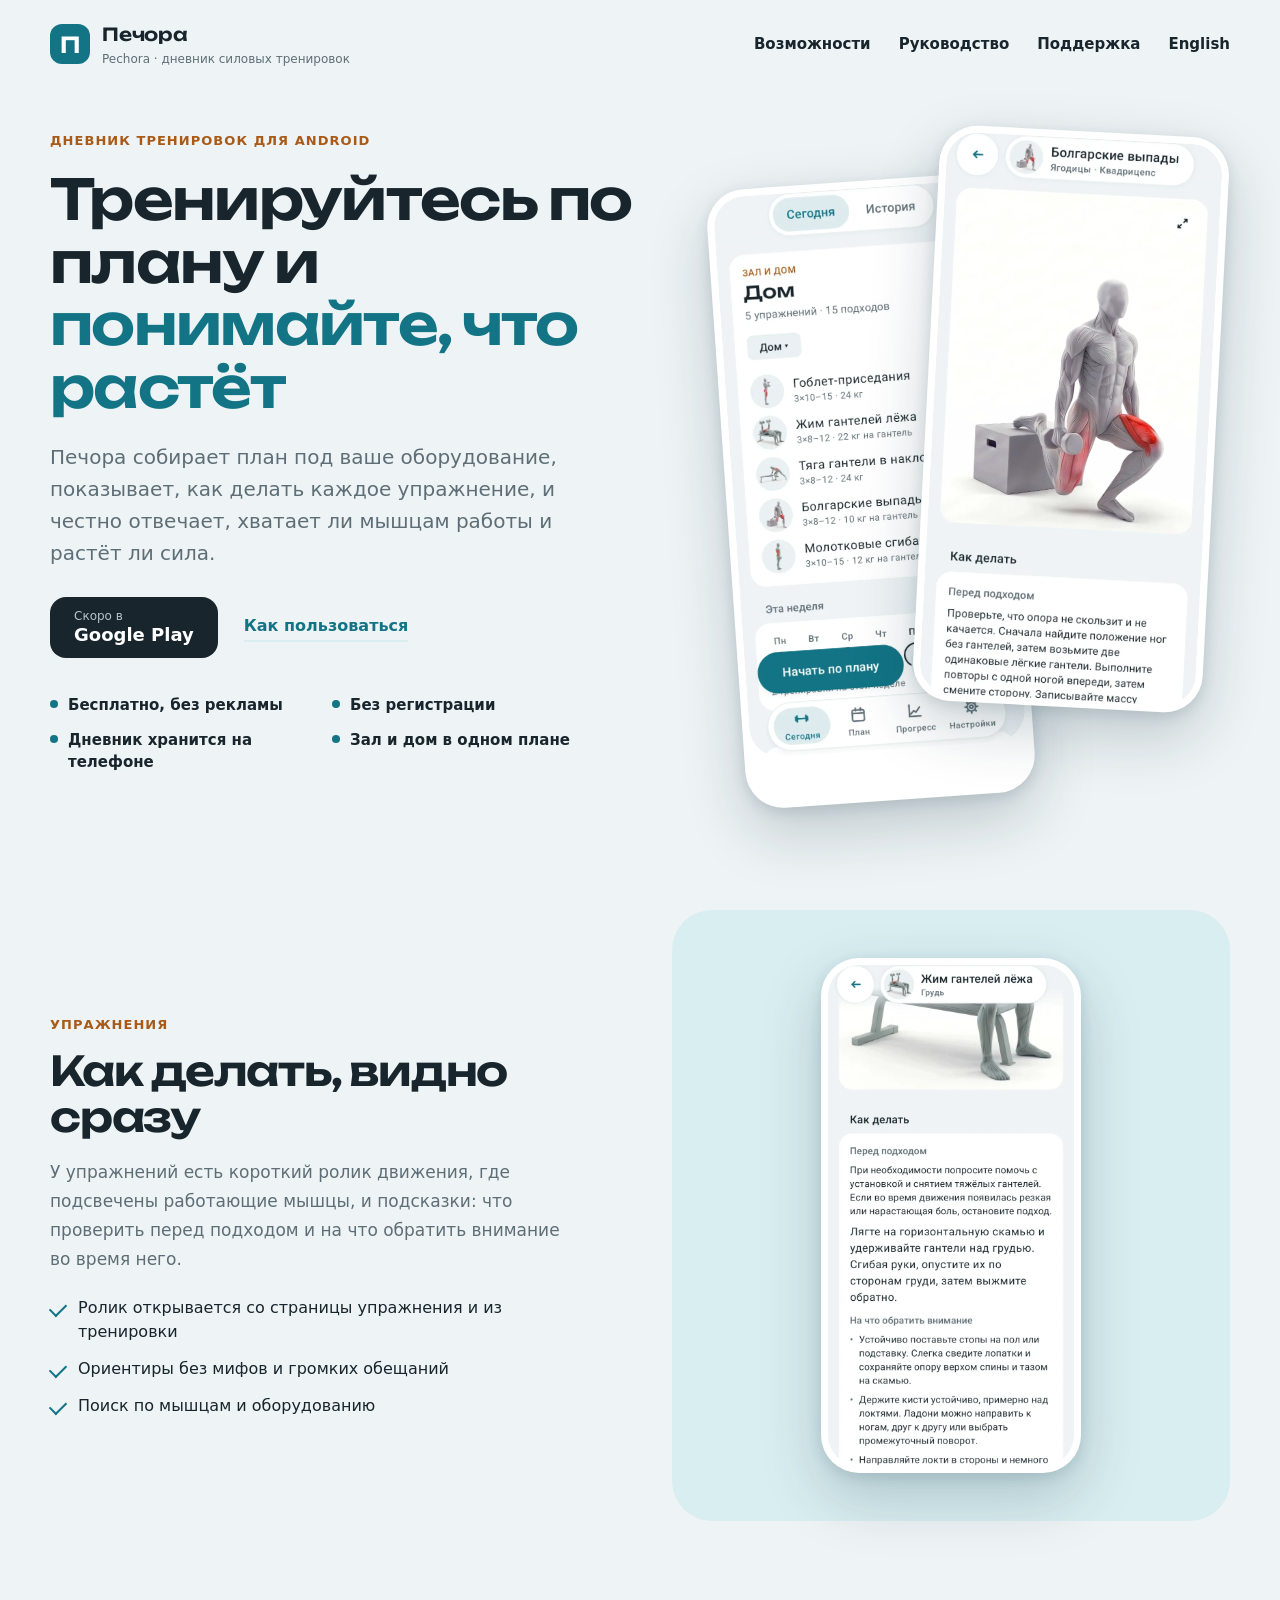
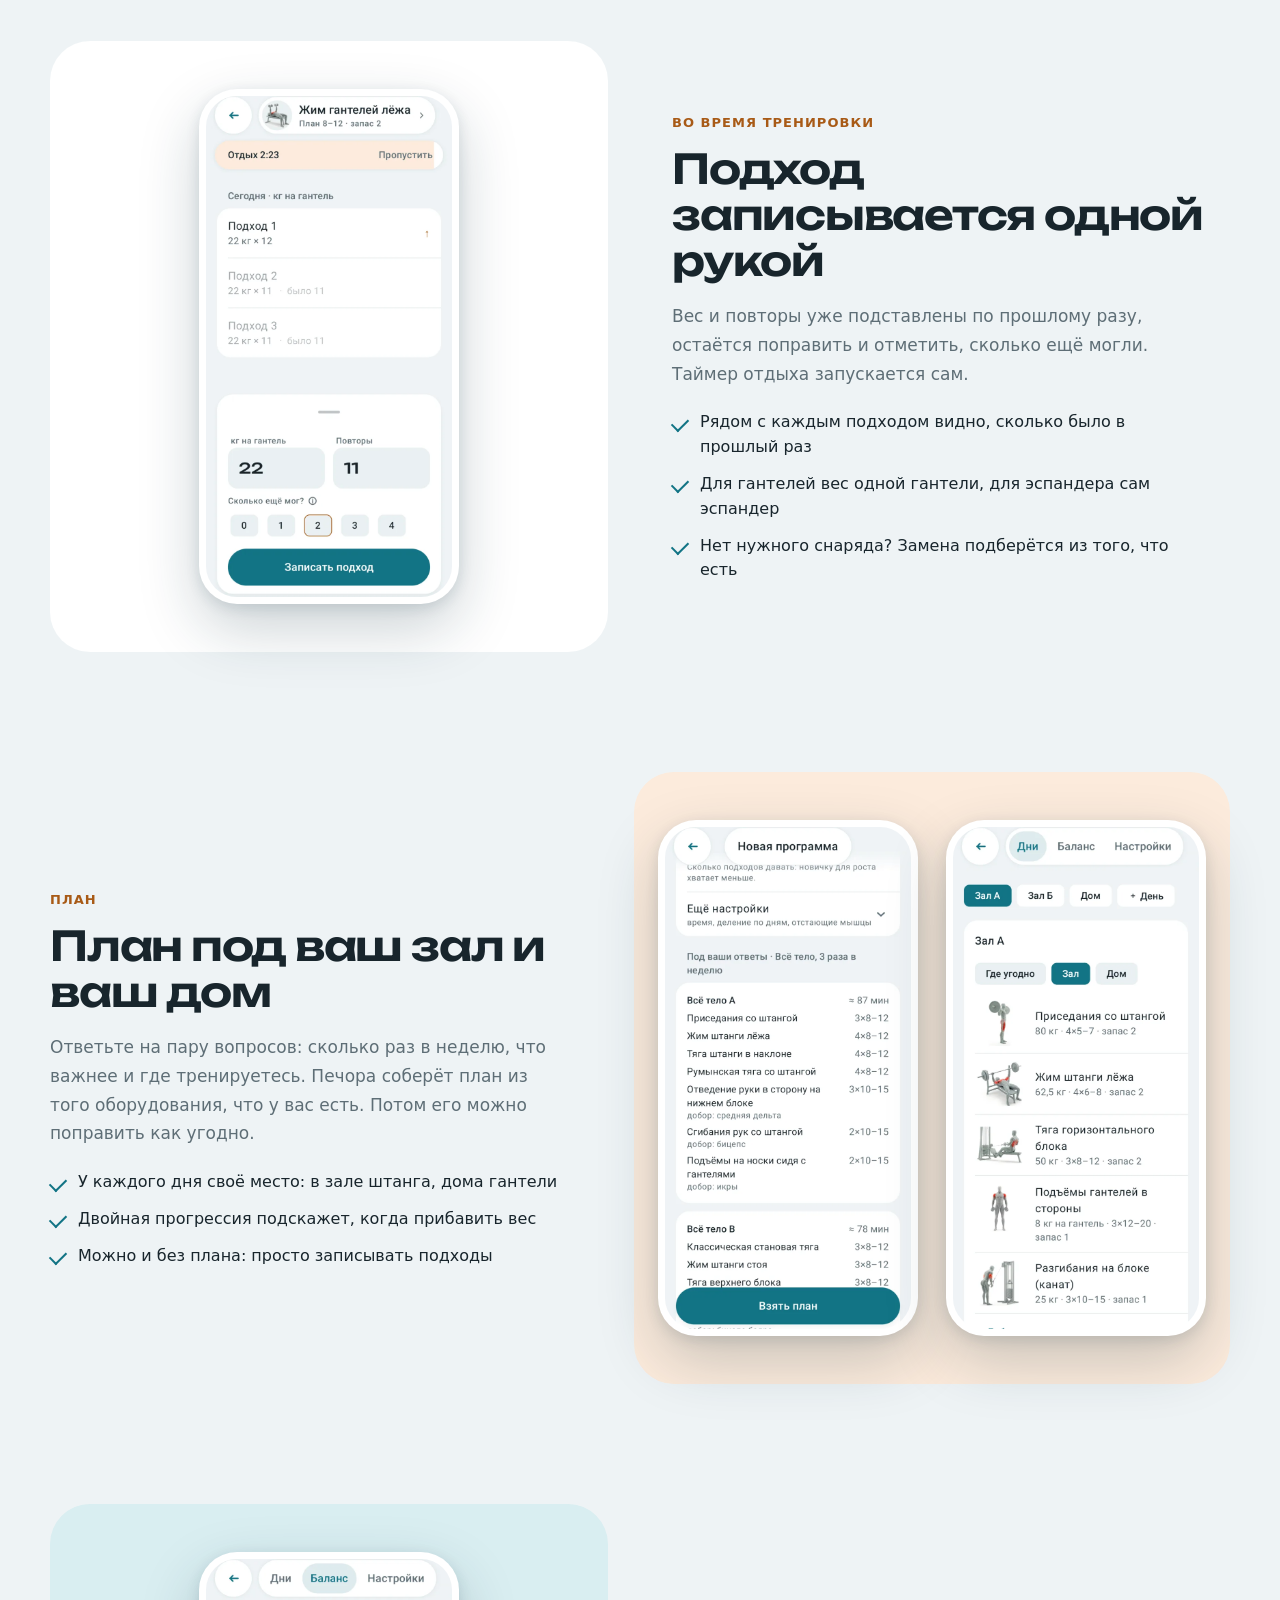
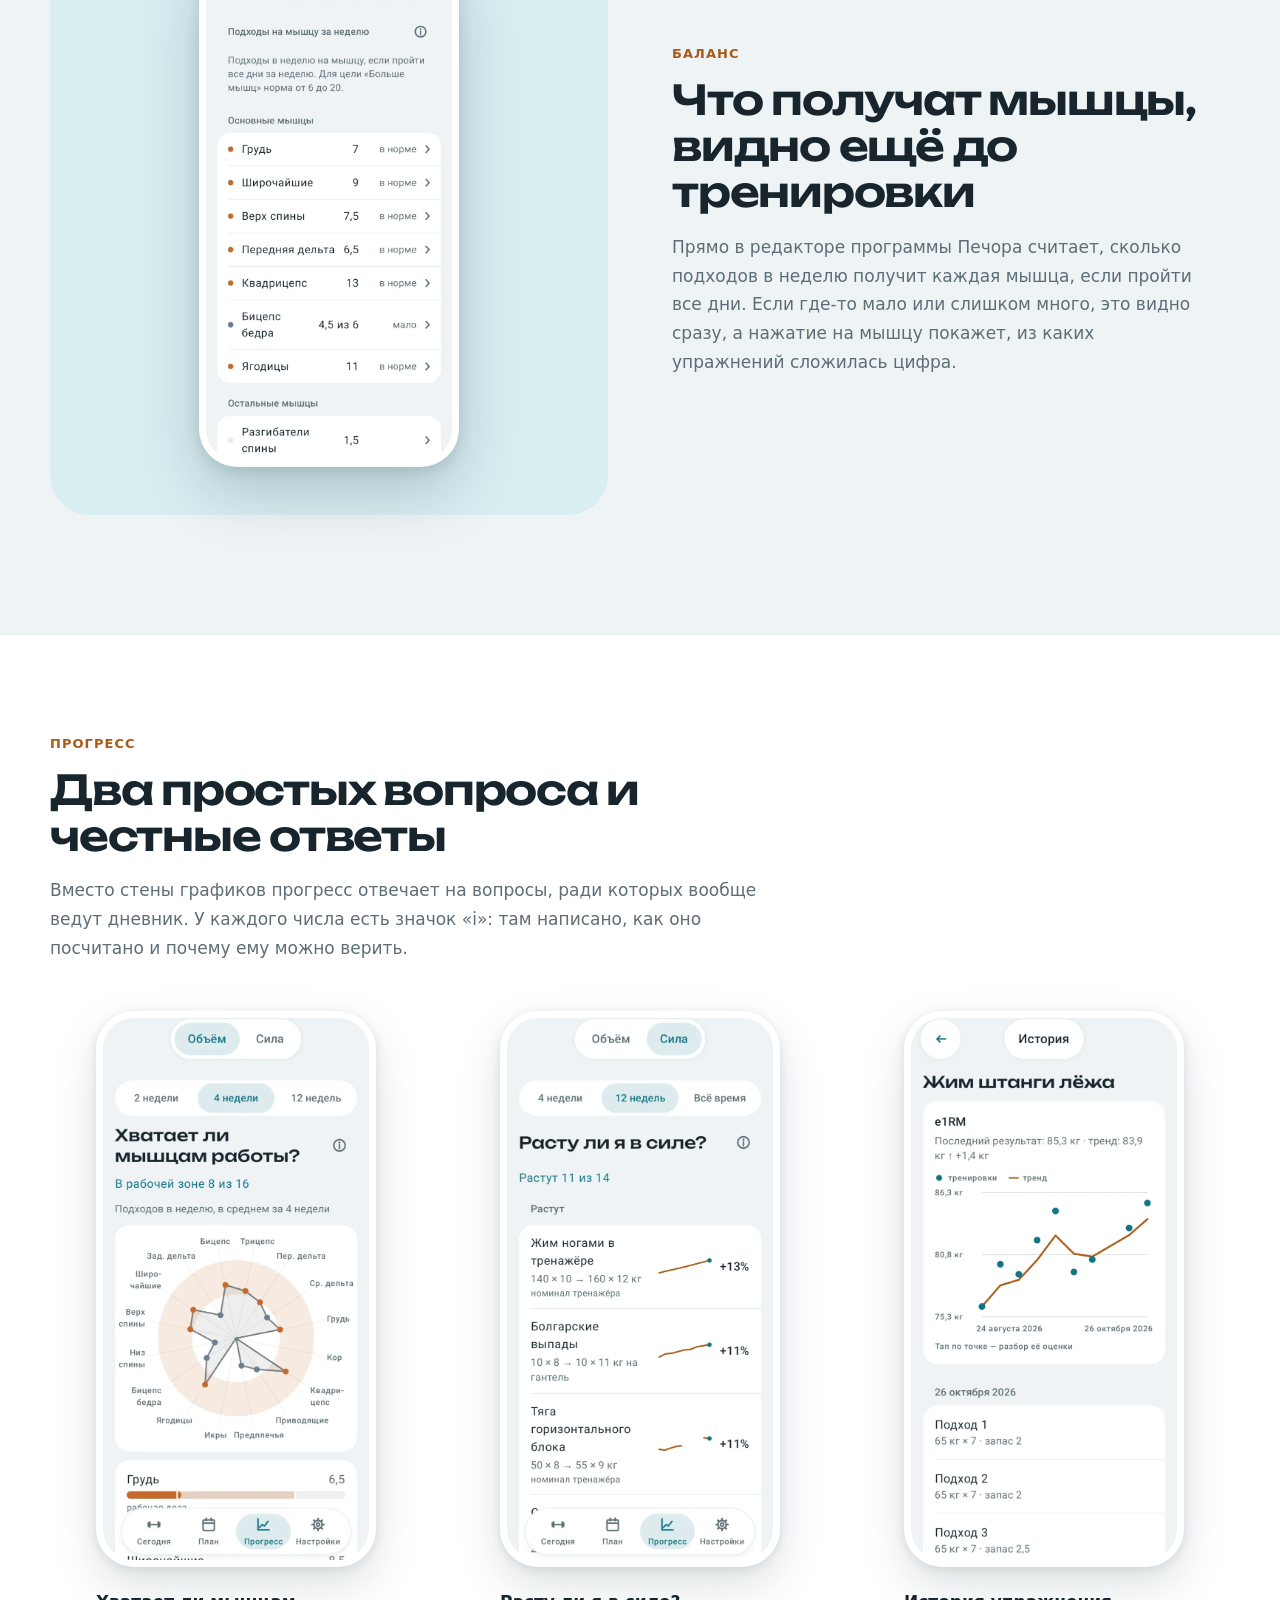
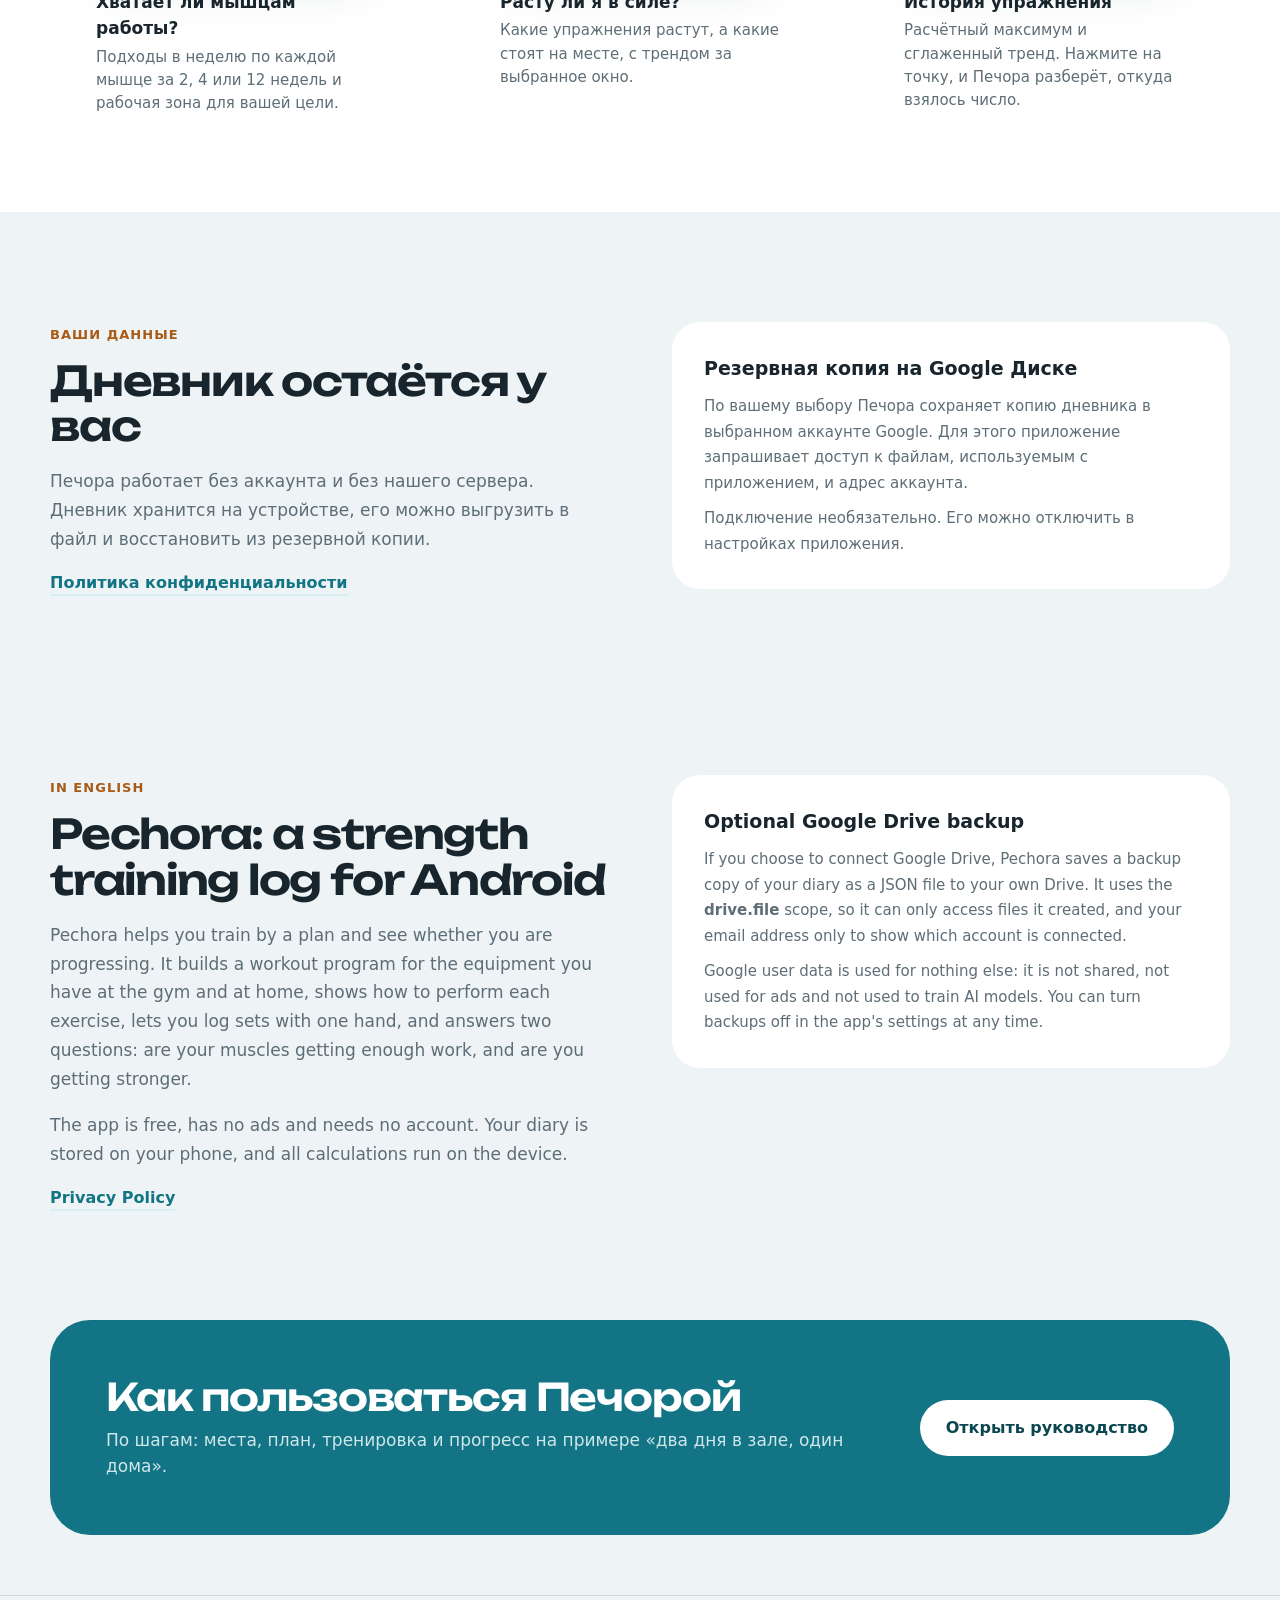
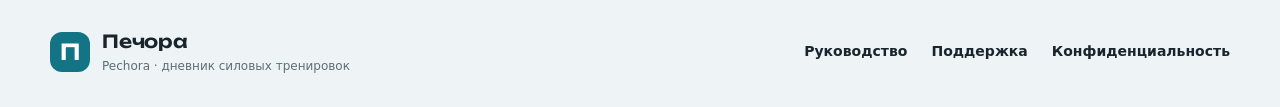
==== commit 697b34a4: "site: 9316f93" ====
--- a/index.html
+++ b/index.html
@@ -7,13 +7,13 @@
   <meta name="theme-color" content="#eef3f5">
   <link rel="icon" href="favicon.svg" type="image/svg+xml">
   <link rel="preload" href="fonts/unbounded.woff2" as="font" type="font/woff2" crossorigin>
-  <title>Печора: дневник силовых тренировок</title>
+  <title>Печора (Pechora): дневник силовых тренировок</title>
   <link rel="stylesheet" href="styles.css">
 </head>
 <body>
   <header class="header wrap">
-    <a class="brand" href="index.html" aria-label="Печора, на главную"><span class="brand-mark" aria-hidden="true">П</span><span>Печора<small>дневник силовых тренировок</small></span></a>
-    <nav aria-label="Основная навигация"><a class="nav-wide" href="#features">Возможности</a><a href="guide.html">Руководство</a><a href="support.html">Поддержка</a></nav>
+    <a class="brand" href="index.html" aria-label="Печора, на главную"><span class="brand-mark" aria-hidden="true">П</span><span>Печора<small>Pechora · дневник силовых тренировок</small></span></a>
+    <nav aria-label="Основная навигация"><a class="nav-wide" href="#features">Возможности</a><a href="guide.html">Руководство</a><a class="nav-wide" href="support.html">Поддержка</a><a href="#en" lang="en">English</a></nav>
   </header>
 
   <main>
@@ -139,6 +139,21 @@
       </div>
     </section>
 
+    <section class="data wrap" id="en" lang="en">
+      <div>
+        <span class="eyebrow">In English</span>
+        <h2>Pechora: a strength training log for Android</h2>
+        <p>Pechora helps you train by a plan and see whether you are progressing. It builds a workout program for the equipment you have at the gym and at home, shows how to perform each exercise, lets you log sets with one hand, and answers two questions: are your muscles getting enough work, and are you getting stronger.</p>
+        <p>The app is free, has no ads and needs no account. Your diary is stored on your phone, and all calculations run on the device.</p>
+        <a class="text-link" href="privacy.html#en">Privacy Policy</a>
+      </div>
+      <div class="data-card">
+        <h3>Optional Google Drive backup</h3>
+        <p>If you choose to connect Google Drive, Pechora saves a backup copy of your diary as a JSON file to your own Drive. It uses the <b>drive.file</b> scope, so it can only access files it created, and your email address only to show which account is connected.</p>
+        <p>Google user data is used for nothing else: it is not shared, not used for ads and not used to train AI models. You can turn backups off in the app's settings at any time.</p>
+      </div>
+    </section>
+
     <section class="closing wrap">
       <div>
         <h2>Как пользоваться Печорой</h2>
@@ -150,7 +165,7 @@
 
   <footer class="footer">
     <div class="wrap footer-inner">
-      <a class="brand" href="index.html"><span class="brand-mark" aria-hidden="true">П</span><span>Печора<small>дневник силовых тренировок</small></span></a>
+      <a class="brand" href="index.html"><span class="brand-mark" aria-hidden="true">П</span><span>Печора<small>Pechora · дневник силовых тренировок</small></span></a>
       <div class="footer-links"><a href="guide.html">Руководство</a><a href="support.html">Поддержка</a><a href="privacy.html">Конфиденциальность</a></div>
     </div>
   </footer>
--- a/styles.css
+++ b/styles.css
@@ -104,13 +104,15 @@
 /* Текстовые страницы: руководство, конфиденциальность, поддержка, 404 */
 .document{max-width:760px;margin:56px auto 100px}
 .document .back{font-size:15px;color:var(--action);text-decoration:none;font-weight:700}
-.document h1{font-size:clamp(32px,5vw,52px);margin:32px 0 22px}
+.document h1{font-size:clamp(22px,6.2vw,52px);margin:32px 0 22px;overflow-wrap:break-word}
 .document .lede{font-size:19px;line-height:1.65;color:var(--muted)}
 .document h2{font-size:24px;margin:44px 0 14px}
 .document p,.document li{font-size:17px;line-height:1.75;color:#3c4d55}
 .document a:not(.back):not(.button){color:var(--action)}
 .notice{background:var(--surface);border-left:4px solid var(--action);border-radius:0 16px 16px 0;padding:20px 24px;margin:28px 0}
 .notice p{margin:0}
+.notice p+p{margin-top:8px}
+.document section[lang]{border-top:1px solid var(--outline);margin-top:64px;padding-top:8px}
 .guide-nav{display:grid;gap:10px;background:var(--surface);border-radius:20px;padding:24px 28px;margin:35px 0}
 .guide-nav strong{font-size:15px;margin-bottom:4px}
 .guide-nav a{font-size:16px;text-decoration:none;color:var(--action)}
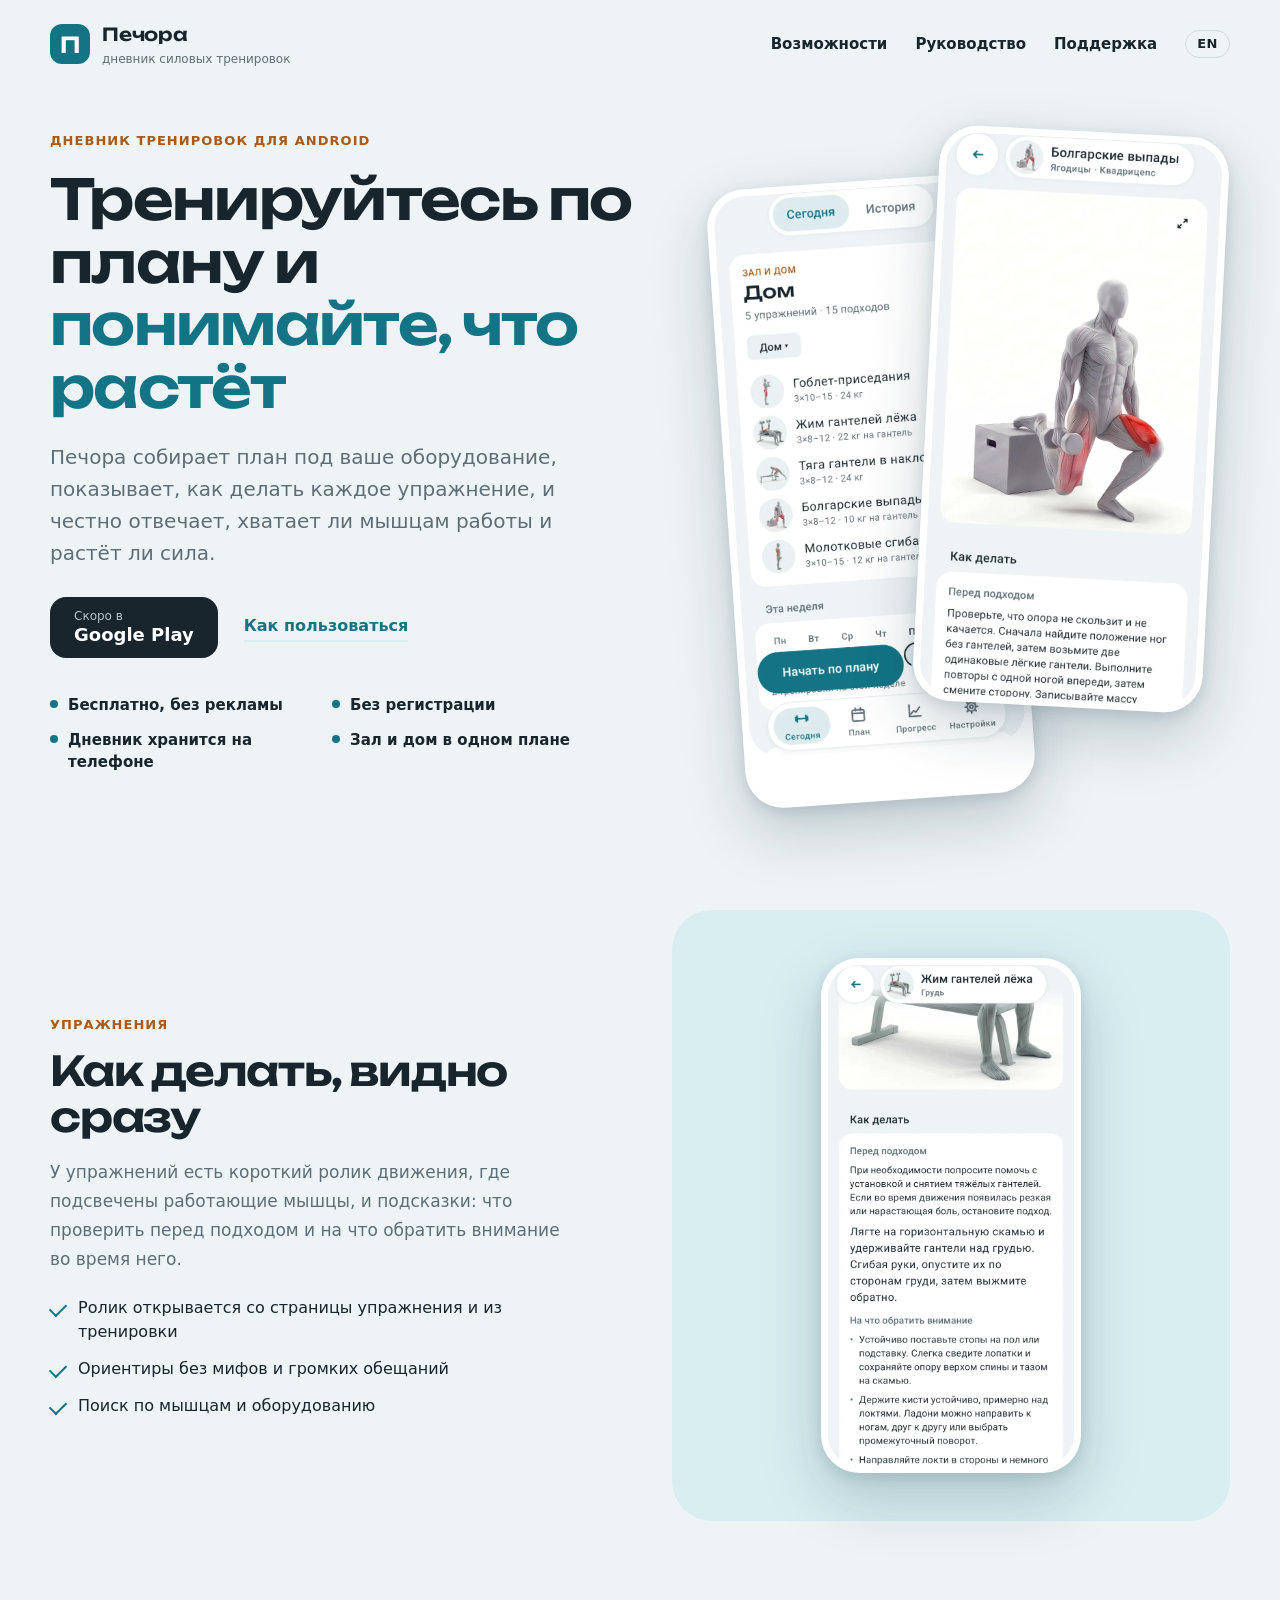
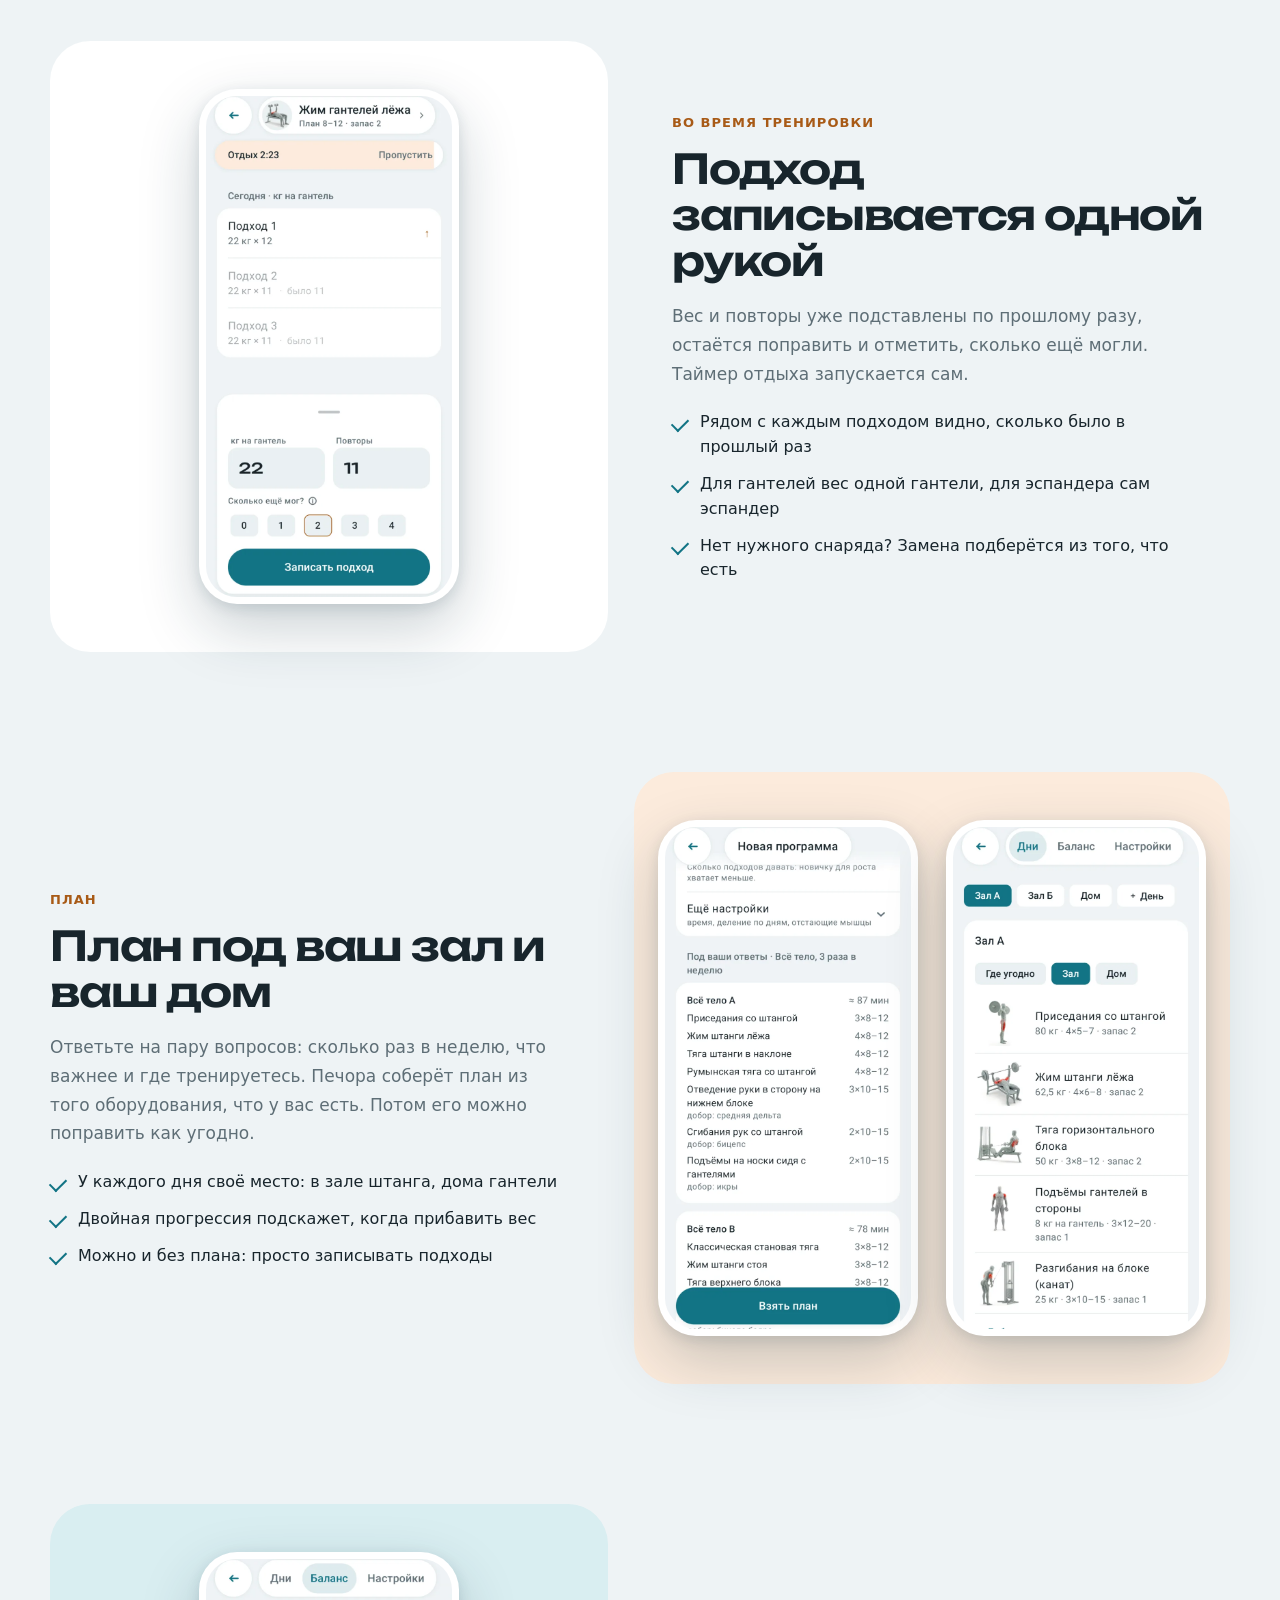
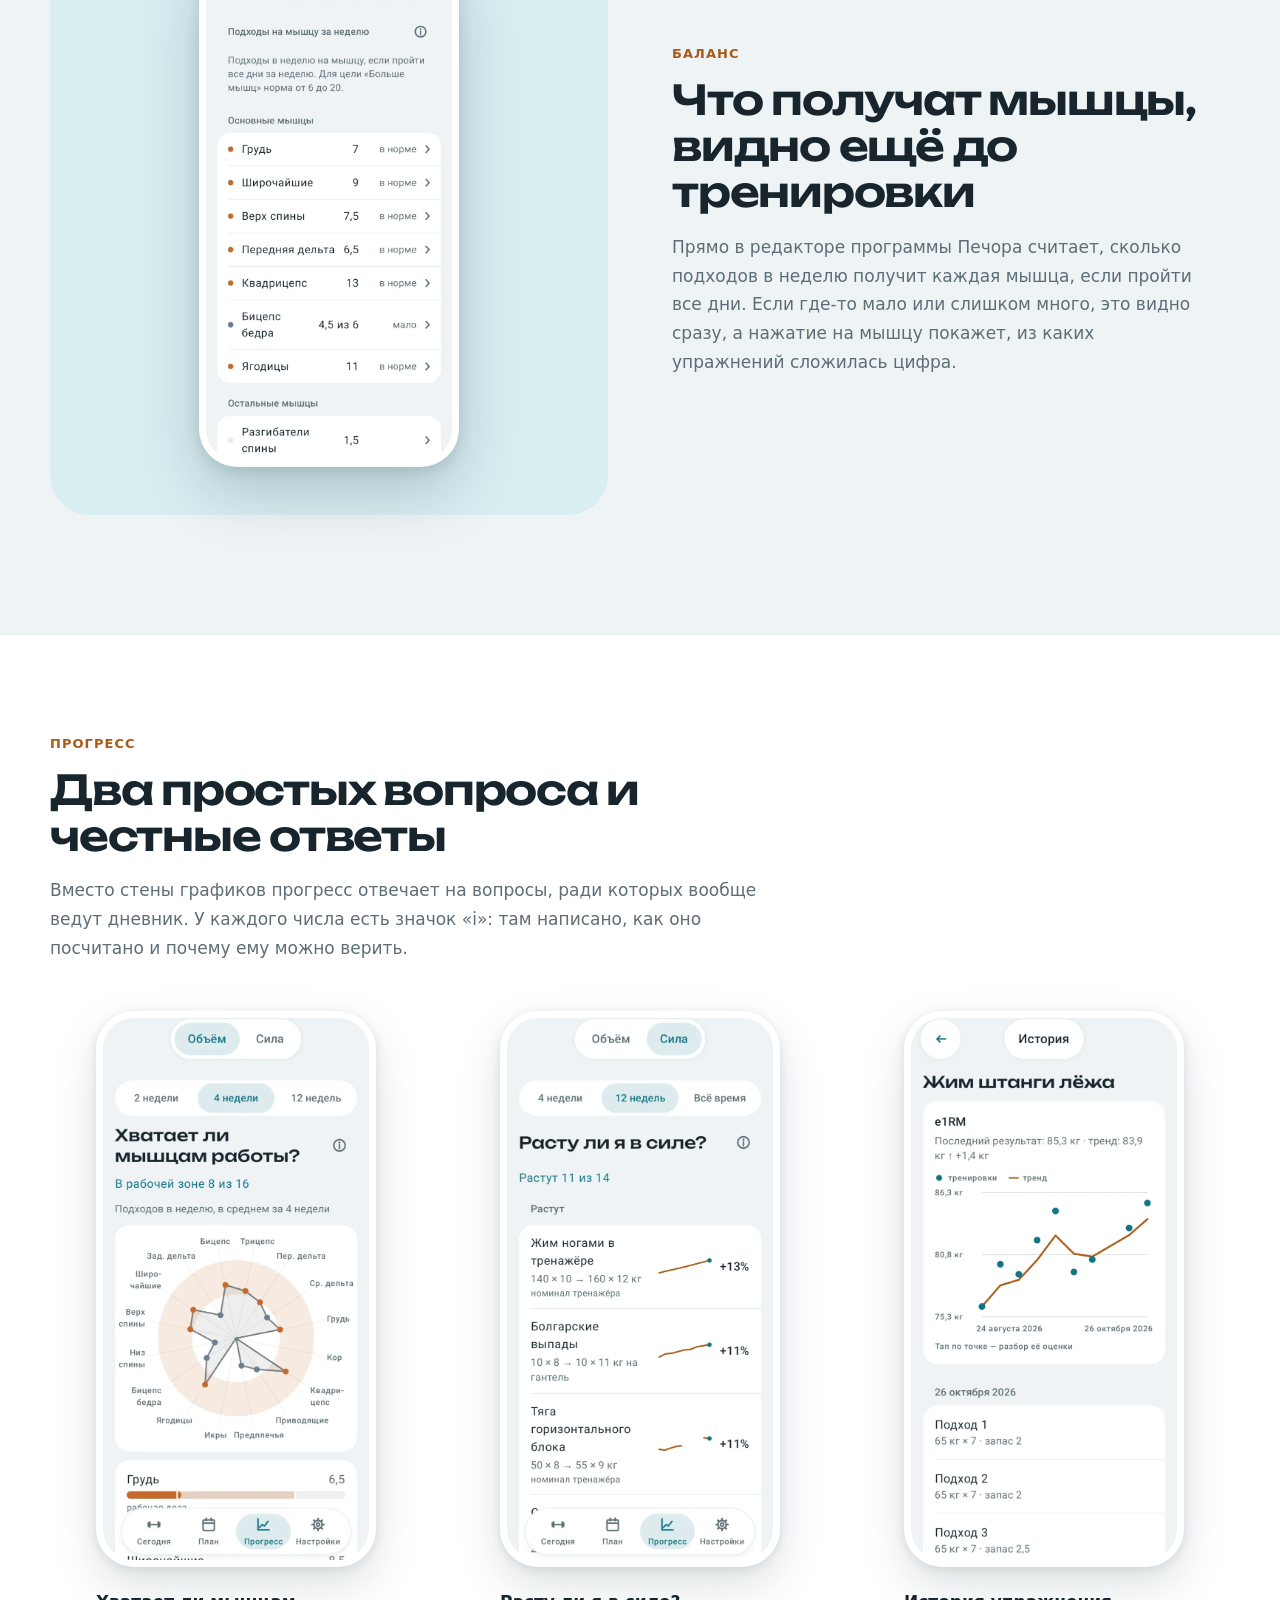
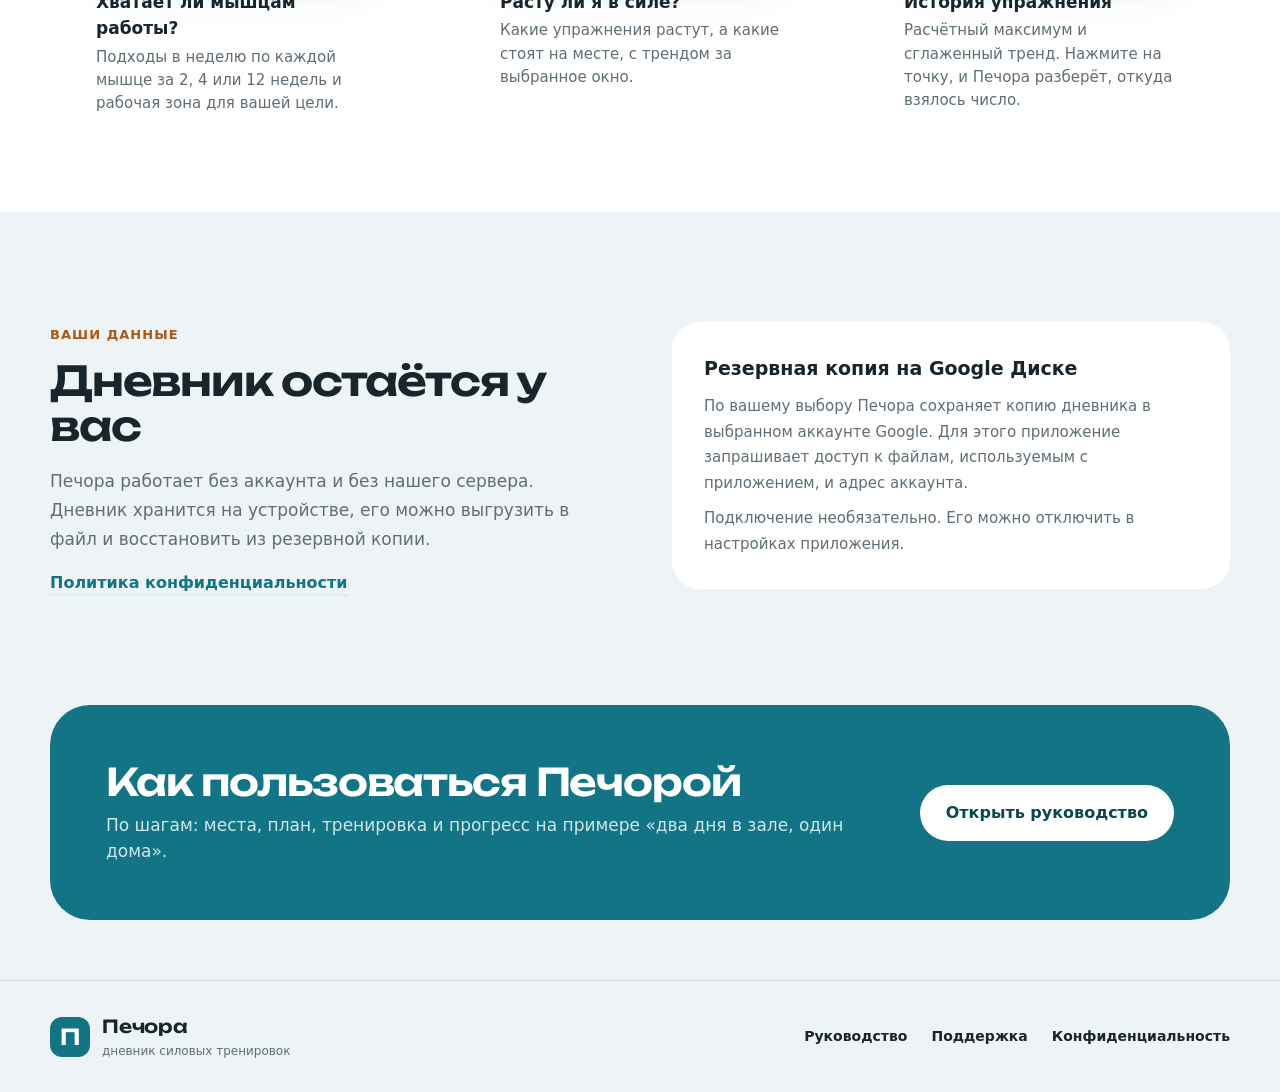
==== commit 71aecc2e: "site: e217526" ====
--- a/index.html
+++ b/index.html
@@ -7,13 +7,14 @@
   <meta name="theme-color" content="#eef3f5">
   <link rel="icon" href="favicon.svg" type="image/svg+xml">
   <link rel="preload" href="fonts/unbounded.woff2" as="font" type="font/woff2" crossorigin>
-  <title>Печора (Pechora): дневник силовых тренировок</title>
+  <title>Печора: дневник силовых тренировок</title>
   <link rel="stylesheet" href="styles.css">
+  <link rel="alternate" hreflang="ru" href="https://pechora.iskateli.homes/"><link rel="alternate" hreflang="en" href="https://pechora.iskateli.homes/en/">
 </head>
 <body>
   <header class="header wrap">
-    <a class="brand" href="index.html" aria-label="Печора, на главную"><span class="brand-mark" aria-hidden="true">П</span><span>Печора<small>Pechora · дневник силовых тренировок</small></span></a>
-    <nav aria-label="Основная навигация"><a class="nav-wide" href="#features">Возможности</a><a href="guide.html">Руководство</a><a class="nav-wide" href="support.html">Поддержка</a><a href="#en" lang="en">English</a></nav>
+    <a class="brand" href="index.html" aria-label="Печора, на главную"><span class="brand-mark" aria-hidden="true">П</span><span>Печора<small>дневник силовых тренировок</small></span></a>
+    <nav aria-label="Основная навигация"><a class="nav-wide" href="#features">Возможности</a><a href="guide.html">Руководство</a><a class="nav-wide" href="support.html">Поддержка</a><a class="lang" href="en/" hreflang="en" lang="en" aria-label="English version">EN</a></nav>
   </header>
 
   <main>
@@ -139,20 +140,6 @@
       </div>
     </section>
 
-    <section class="data wrap" id="en" lang="en">
-      <div>
-        <span class="eyebrow">In English</span>
-        <h2>Pechora: a strength training log for Android</h2>
-        <p>Pechora helps you train by a plan and see whether you are progressing. It builds a workout program for the equipment you have at the gym and at home, shows how to perform each exercise, lets you log sets with one hand, and answers two questions: are your muscles getting enough work, and are you getting stronger.</p>
-        <p>The app is free, has no ads and needs no account. Your diary is stored on your phone, and all calculations run on the device.</p>
-        <a class="text-link" href="privacy.html#en">Privacy Policy</a>
-      </div>
-      <div class="data-card">
-        <h3>Optional Google Drive backup</h3>
-        <p>If you choose to connect Google Drive, Pechora saves a backup copy of your diary as a JSON file to your own Drive. It uses the <b>drive.file</b> scope, so it can only access files it created, and your email address only to show which account is connected.</p>
-        <p>Google user data is used for nothing else: it is not shared, not used for ads and not used to train AI models. You can turn backups off in the app's settings at any time.</p>
-      </div>
-    </section>
 
     <section class="closing wrap">
       <div>
@@ -165,7 +152,7 @@
 
   <footer class="footer">
     <div class="wrap footer-inner">
-      <a class="brand" href="index.html"><span class="brand-mark" aria-hidden="true">П</span><span>Печора<small>Pechora · дневник силовых тренировок</small></span></a>
+      <a class="brand" href="index.html"><span class="brand-mark" aria-hidden="true">П</span><span>Печора<small>дневник силовых тренировок</small></span></a>
       <div class="footer-links"><a href="guide.html">Руководство</a><a href="support.html">Поддержка</a><a href="privacy.html">Конфиденциальность</a></div>
     </div>
   </footer>
--- a/styles.css
+++ b/styles.css
@@ -25,7 +25,7 @@
 .brand{display:inline-flex;gap:12px;align-items:center;text-decoration:none;font-family:var(--display);font-weight:600;font-size:18px;letter-spacing:-.01em}
 .brand small{display:block;font-family:var(--text);font-weight:500;font-size:12px;letter-spacing:0;color:var(--muted);margin-top:2px}
 .brand-mark{width:40px;height:40px;flex:none;background:var(--action);color:#fff;display:grid;place-items:center;border-radius:12px;font-family:var(--display);font-size:22px;font-weight:600}
-.header nav{display:flex;gap:28px;font-size:15px;font-weight:600}
+.header nav{display:flex;align-items:center;gap:28px;font-size:15px;font-weight:600}
 .header nav a,.footer a{text-decoration:none}
 .header nav a:hover,.footer a:hover{color:var(--action)}
 .footer{border-top:1px solid var(--outline);padding:32px 0;margin-top:40px}
@@ -155,3 +155,7 @@
   .brand small{display:none}
   .facts{grid-template-columns:1fr}
 }
+
+/* Переключатель языка: короткая метка другого языка в конце навигации */
+.header nav .lang{border:1px solid var(--outline);border-radius:999px;padding:3px 11px;font-size:13px;letter-spacing:.04em;line-height:1.5}
+.header nav .lang:hover{border-color:var(--action)}
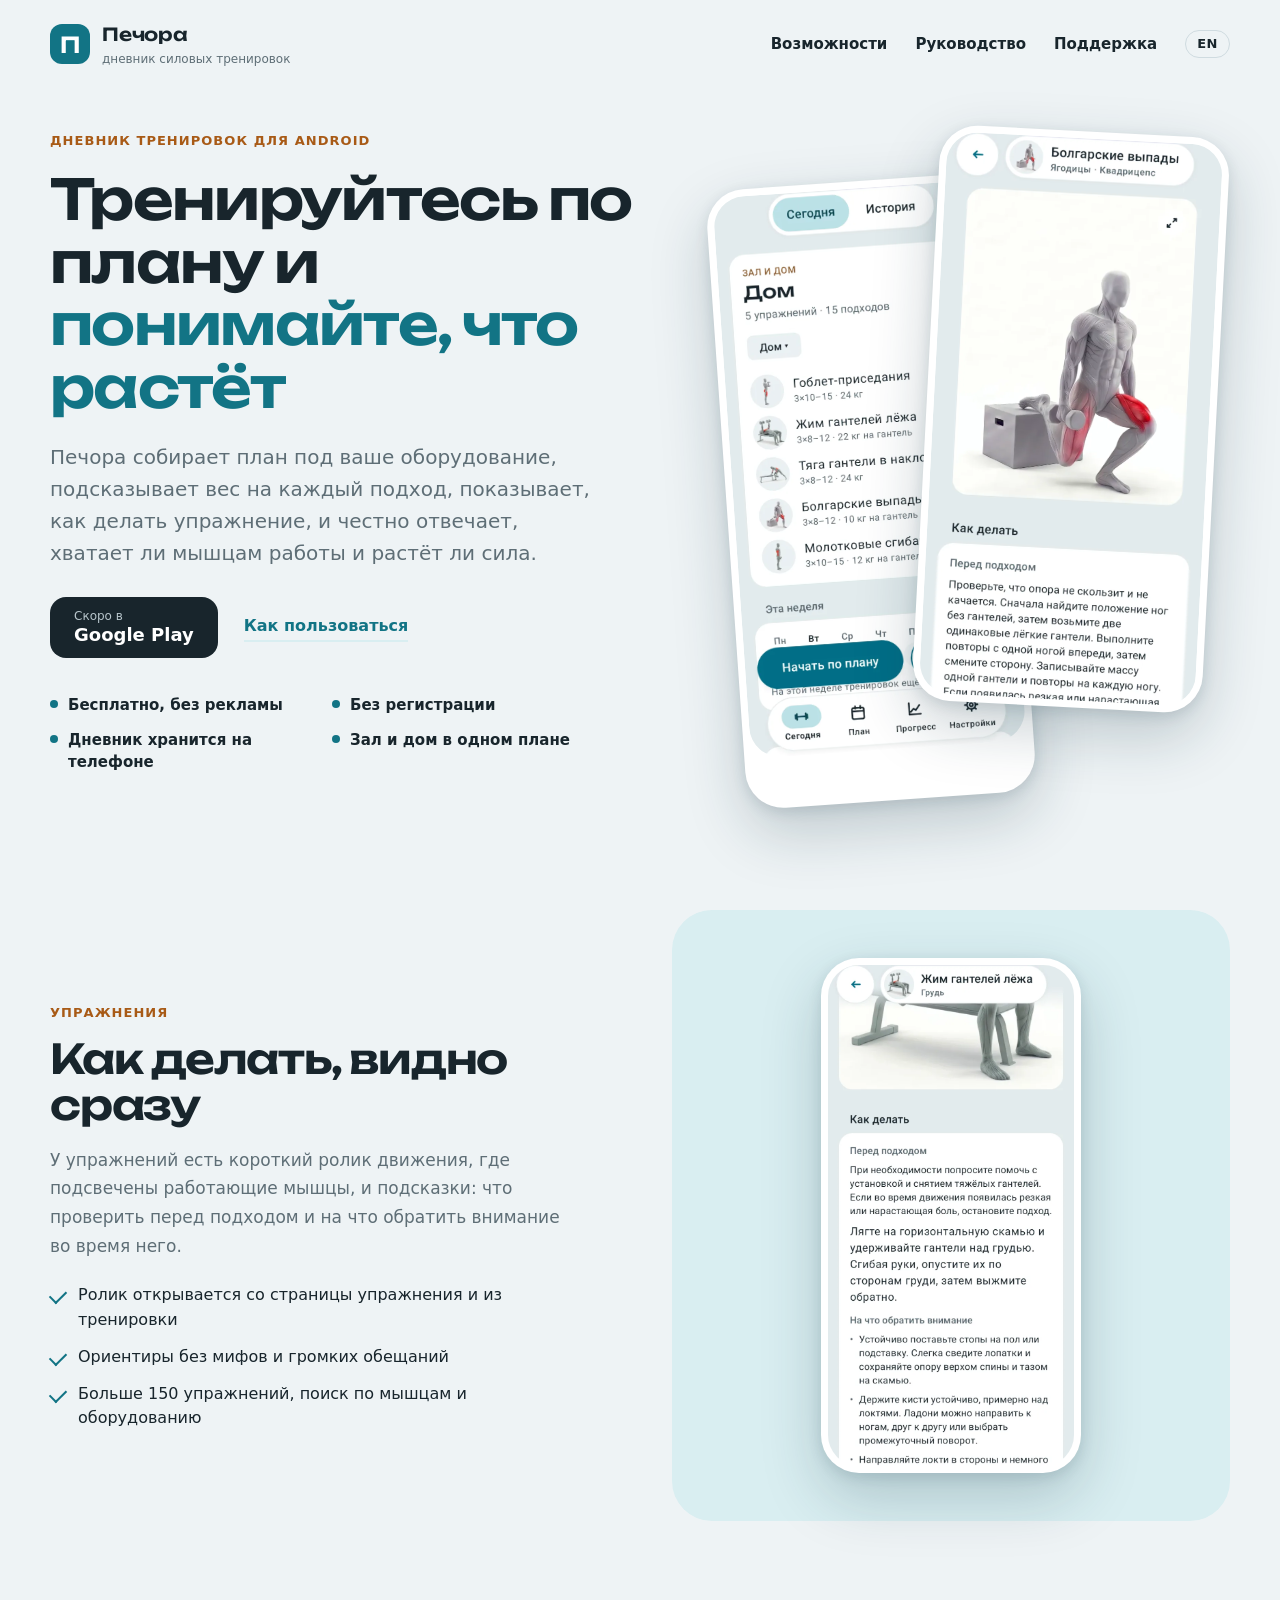
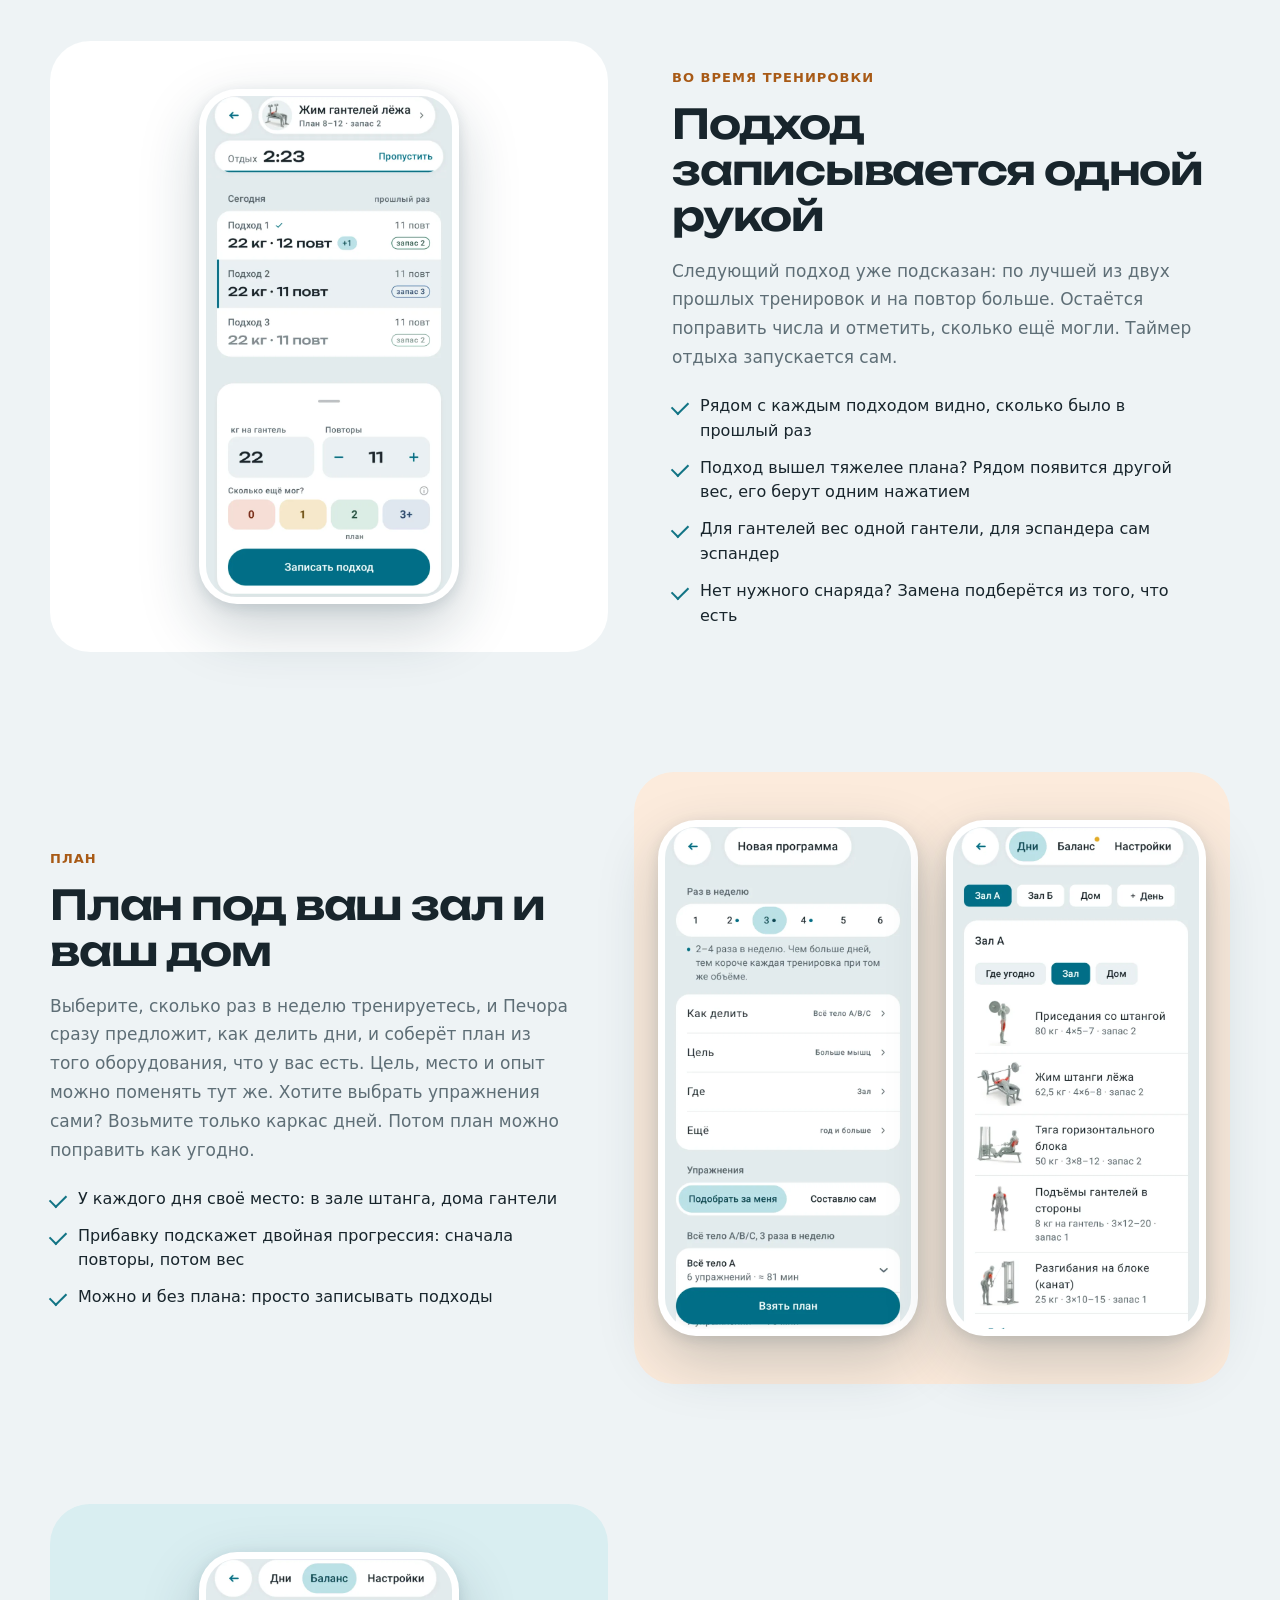
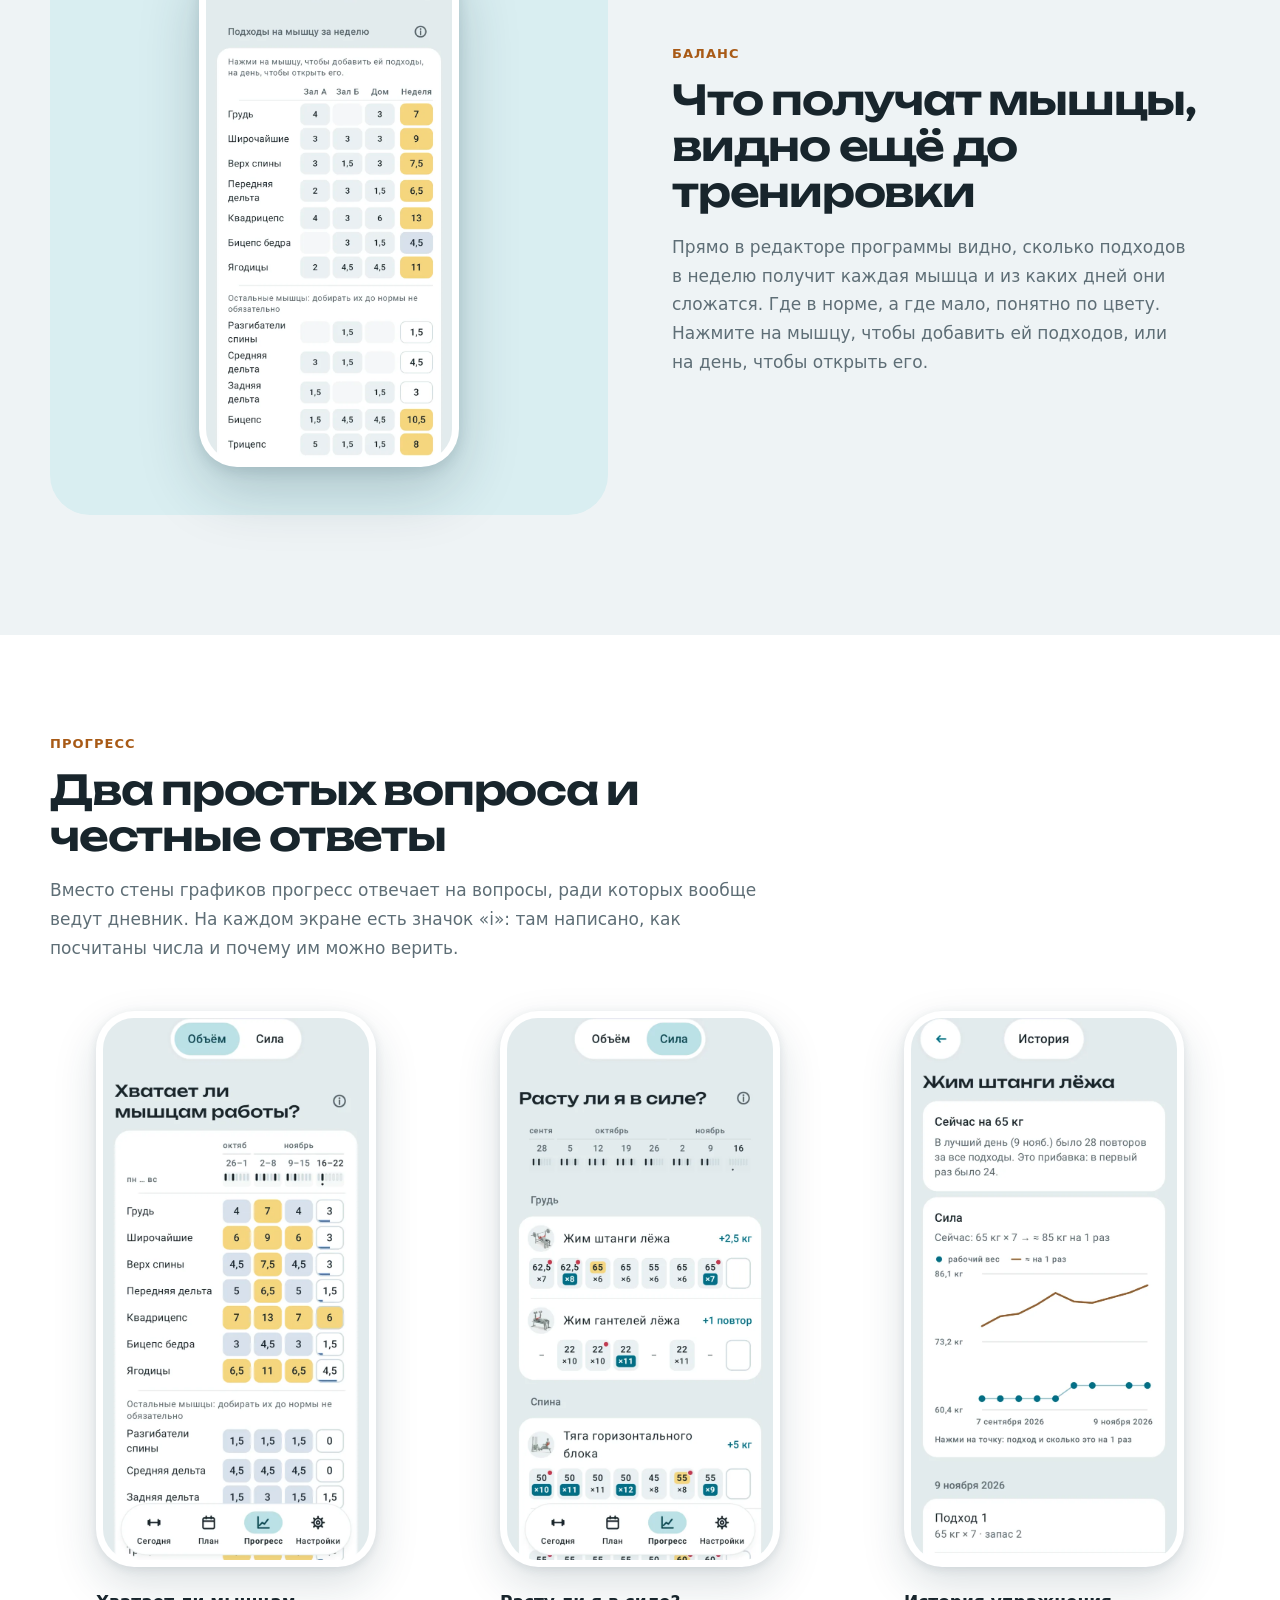
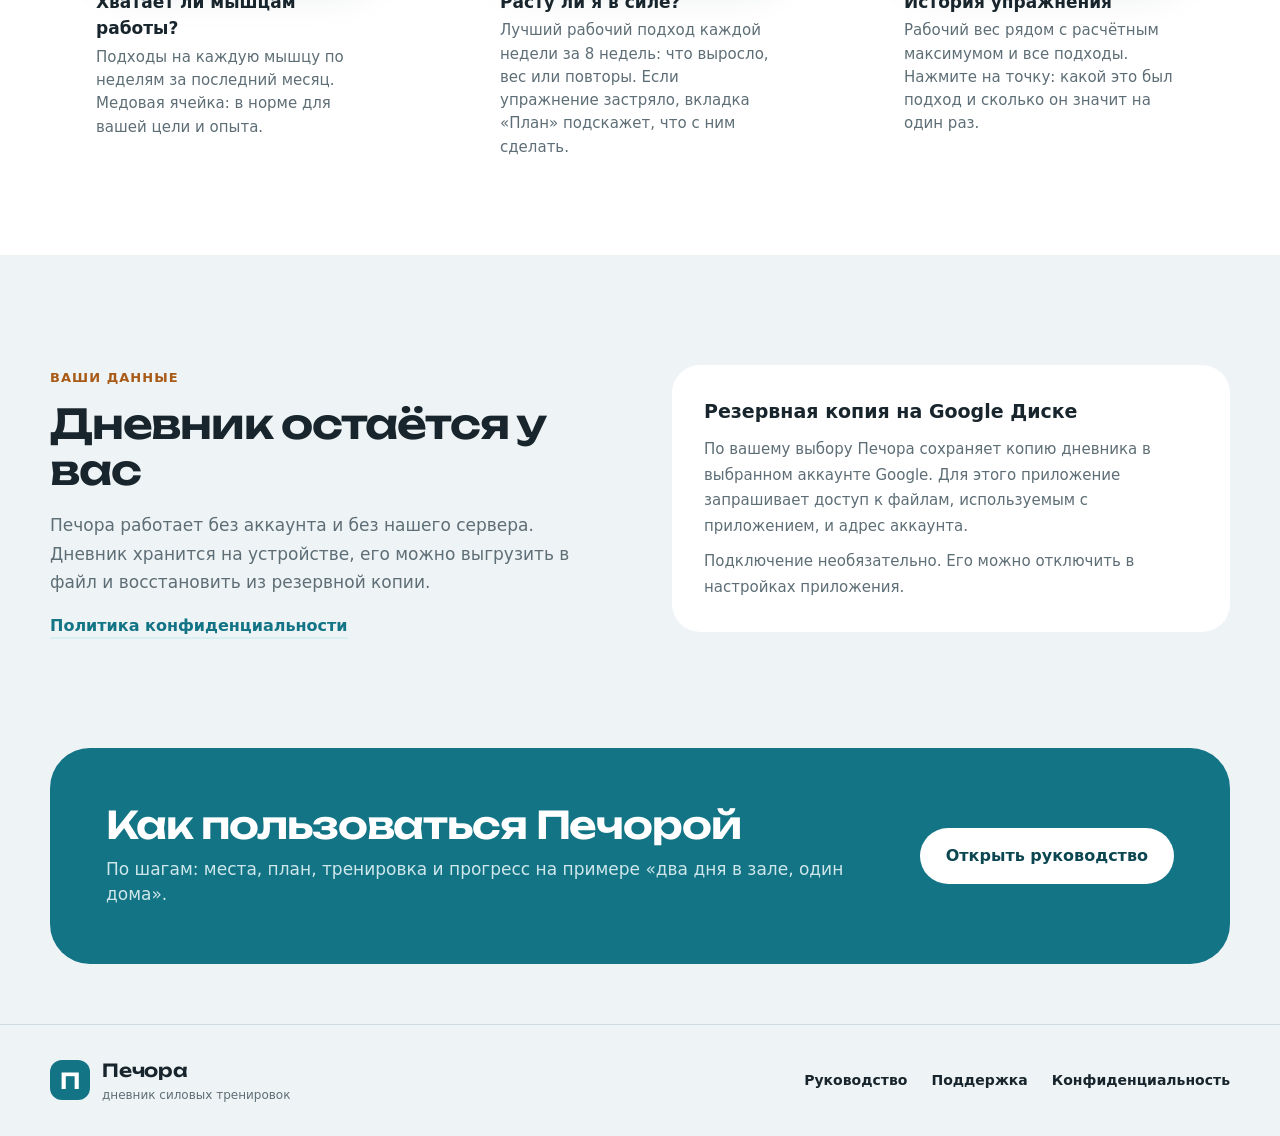
==== commit 379d1bcd: "site: 4366b45" ====
--- a/index.html
+++ b/index.html
@@ -22,7 +22,7 @@
       <div>
         <span class="eyebrow">Дневник тренировок для Android</span>
         <h1>Тренируйтесь по плану и <span>понимайте, что растёт</span></h1>
-        <p class="lead">Печора собирает план под ваше оборудование, показывает, как делать каждое упражнение, и честно отвечает, хватает ли мышцам работы и растёт ли сила.</p>
+        <p class="lead">Печора собирает план под ваше оборудование, подсказывает вес на каждый подход, показывает, как делать упражнение, и честно отвечает, хватает ли мышцам работы и растёт ли сила.</p>
         <div class="cta">
           <span class="store"><small>Скоро в</small><b>Google Play</b></span>
           <a class="text-link" href="guide.html">Как пользоваться</a>
@@ -49,7 +49,7 @@
           <ul>
             <li>Ролик открывается со страницы упражнения и из тренировки</li>
             <li>Ориентиры без мифов и громких обещаний</li>
-            <li>Поиск по мышцам и оборудованию</li>
+            <li>Больше 150 упражнений, поиск по мышцам и оборудованию</li>
           </ul>
         </div>
         <div class="feature-art tint">
@@ -61,15 +61,16 @@
         <div class="feature-copy">
           <span class="eyebrow">Во время тренировки</span>
           <h2>Подход записывается одной рукой</h2>
-          <p>Вес и повторы уже подставлены по прошлому разу, остаётся поправить и отметить, сколько ещё могли. Таймер отдыха запускается сам.</p>
+          <p>Следующий подход уже подсказан: по лучшей из двух прошлых тренировок и на повтор больше. Остаётся поправить числа и отметить, сколько ещё могли. Таймер отдыха запускается сам.</p>
           <ul>
             <li>Рядом с каждым подходом видно, сколько было в прошлый раз</li>
+            <li>Подход вышел тяжелее плана? Рядом появится другой вес, его берут одним нажатием</li>
             <li>Для гантелей вес одной гантели, для эспандера сам эспандер</li>
             <li>Нет нужного снаряда? Замена подберётся из того, что есть</li>
           </ul>
         </div>
         <div class="feature-art">
-          <div class="phone"><img src="images/app/set.webp" width="720" height="1467" loading="lazy" alt="Экран ввода подхода: вес 22 кг на гантель, 11 повторов, отметка «Сколько ещё мог» и таймер отдыха"></div>
+          <div class="phone"><img src="images/app/set.webp" width="720" height="1467" loading="lazy" alt="Жим гантелей лёжа во время тренировки: первый подход записан, следующий подсказан, ввод веса и повторов, шкала «Сколько ещё мог» от 0 до 3+ и таймер отдыха"></div>
         </div>
       </section>
 
@@ -77,15 +78,15 @@
         <div class="feature-copy">
           <span class="eyebrow">План</span>
           <h2>План под ваш зал и ваш дом</h2>
-          <p>Ответьте на пару вопросов: сколько раз в неделю, что важнее и где тренируетесь. Печора соберёт план из того оборудования, что у вас есть. Потом его можно поправить как угодно.</p>
+          <p>Выберите, сколько раз в неделю тренируетесь, и Печора сразу предложит, как делить дни, и соберёт план из того оборудования, что у вас есть. Цель, место и опыт можно поменять тут же. Хотите выбрать упражнения сами? Возьмите только каркас дней. Потом план можно поправить как угодно.</p>
           <ul>
             <li>У каждого дня своё место: в зале штанга, дома гантели</li>
-            <li>Двойная прогрессия подскажет, когда прибавить вес</li>
+            <li>Прибавку подскажет двойная прогрессия: сначала повторы, потом вес</li>
             <li>Можно и без плана: просто записывать подходы</li>
           </ul>
         </div>
         <div class="feature-art warm">
-          <div class="phone"><img src="images/app/generator.webp" width="720" height="1467" loading="lazy" alt="Подбор плана: «Всё тело, 3 раза в неделю», упражнения с подходами и примерным временем"></div>
+          <div class="phone"><img src="images/app/generator.webp" width="720" height="1467" loading="lazy" alt="Новая программа: 3 раза в неделю, деление «Всё тело A/B/C», цель «Больше мышц», место «Зал» и выбор «Подобрать за меня» или «Составлю сам»"></div>
           <div class="phone"><img src="images/app/program.webp" width="720" height="1467" loading="lazy" alt="Редактор программы: день «Зал А» с местом «Зал» и упражнениями со штангой и на блоках"></div>
         </div>
       </section>
@@ -94,10 +95,10 @@
         <div class="feature-copy">
           <span class="eyebrow">Баланс</span>
           <h2>Что получат мышцы, видно ещё до тренировки</h2>
-          <p>Прямо в редакторе программы Печора считает, сколько подходов в неделю получит каждая мышца, если пройти все дни. Если где-то мало или слишком много, это видно сразу, а нажатие на мышцу покажет, из каких упражнений сложилась цифра.</p>
+          <p>Прямо в редакторе программы видно, сколько подходов в неделю получит каждая мышца и из каких дней они сложатся. Где в норме, а где мало, понятно по цвету. Нажмите на мышцу, чтобы добавить ей подходов, или на день, чтобы открыть его.</p>
         </div>
         <div class="feature-art tint">
-          <div class="phone"><img src="images/app/balance.webp" width="720" height="1467" loading="lazy" alt="Баланс плана: подходы на мышцу за неделю, бицепс бедра 4,5 из 6, мало"></div>
+          <div class="phone"><img src="images/app/balance.webp" width="720" height="1467" loading="lazy" alt="Баланс плана: таблица подходов на мышцу по дням «Зал А», «Зал Б», «Дом» и за неделю, у бицепса бедра 4,5, меньше нормы"></div>
         </div>
       </section>
     </div>
@@ -107,20 +108,20 @@
         <div class="progress-head">
           <span class="eyebrow">Прогресс</span>
           <h2>Два простых вопроса и честные ответы</h2>
-          <p>Вместо стены графиков прогресс отвечает на вопросы, ради которых вообще ведут дневник. У каждого числа есть значок «i»: там написано, как оно посчитано и почему ему можно верить.</p>
+          <p>Вместо стены графиков прогресс отвечает на вопросы, ради которых вообще ведут дневник. На каждом экране есть значок «i»: там написано, как посчитаны числа и почему им можно верить.</p>
         </div>
         <div class="progress-grid">
           <figure>
-            <div class="phone"><img src="images/app/volume.webp" width="720" height="1467" loading="lazy" alt="«Хватает ли мышцам работы?»: радар подходов в неделю по 16 мышцам, в рабочей зоне 8 из 16"></div>
-            <figcaption><b>Хватает ли мышцам работы?</b>Подходы в неделю по каждой мышце за 2, 4 или 12 недель и рабочая зона для вашей цели.</figcaption>
+            <div class="phone"><img src="images/app/volume.webp" width="720" height="1467" loading="lazy" alt="«Хватает ли мышцам работы?»: таблица подходов по мышцам за четыре календарные недели, текущая неделя заполняется"></div>
+            <figcaption><b>Хватает ли мышцам работы?</b>Подходы на каждую мышцу по неделям за последний месяц. Медовая ячейка: в норме для вашей цели и опыта.</figcaption>
           </figure>
           <figure>
-            <div class="phone"><img src="images/app/strength.webp" width="720" height="1467" loading="lazy" alt="«Расту ли я в силе?»: растут 11 из 14 упражнений, у каждого тренд и процент"></div>
-            <figcaption><b>Расту ли я в силе?</b>Какие упражнения растут, а какие стоят на месте, с трендом за выбранное окно.</figcaption>
+            <div class="phone"><img src="images/app/strength.webp" width="720" height="1467" loading="lazy" alt="«Расту ли я в силе?»: лучший подход каждой недели у жима штанги лёжа и других упражнений, прибавка справа"></div>
+            <figcaption><b>Расту ли я в силе?</b>Лучший рабочий подход каждой недели за 8 недель: что выросло, вес или повторы. Если упражнение застряло, вкладка «План» подскажет, что с ним сделать.</figcaption>
           </figure>
           <figure>
-            <div class="phone"><img src="images/app/history.webp" width="720" height="1467" loading="lazy" alt="История жима штанги лёжа: график расчётного максимума с трендом и подходы последней тренировки"></div>
-            <figcaption><b>История упражнения</b>Расчётный максимум и сглаженный тренд. Нажмите на точку, и Печора разберёт, откуда взялось число.</figcaption>
+            <div class="phone"><img src="images/app/history.webp" width="720" height="1467" loading="lazy" alt="История жима штанги лёжа: сейчас 65 кг, график рабочего веса и расчётного максимума, подходы последней тренировки"></div>
+            <figcaption><b>История упражнения</b>Рабочий вес рядом с расчётным максимумом и все подходы. Нажмите на точку: какой это был подход и сколько он значит на один раз.</figcaption>
           </figure>
         </div>
       </div>
